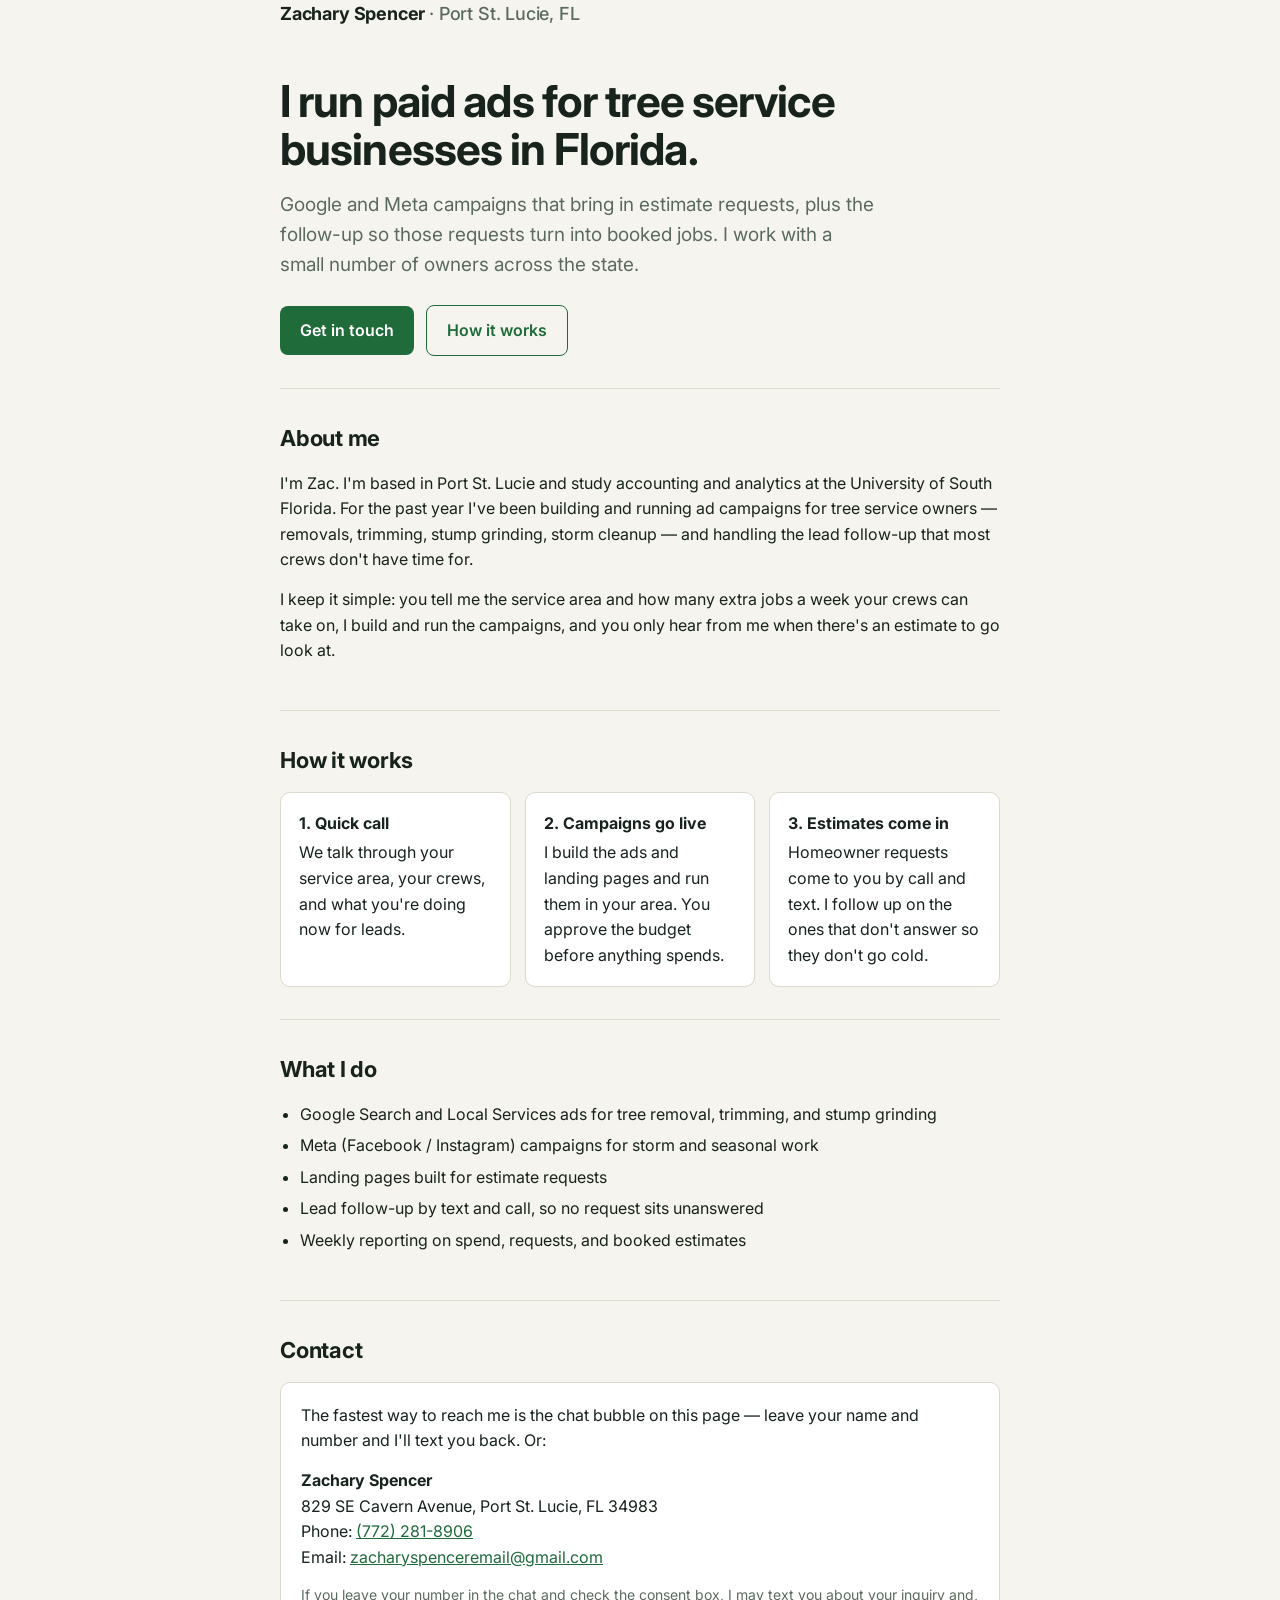
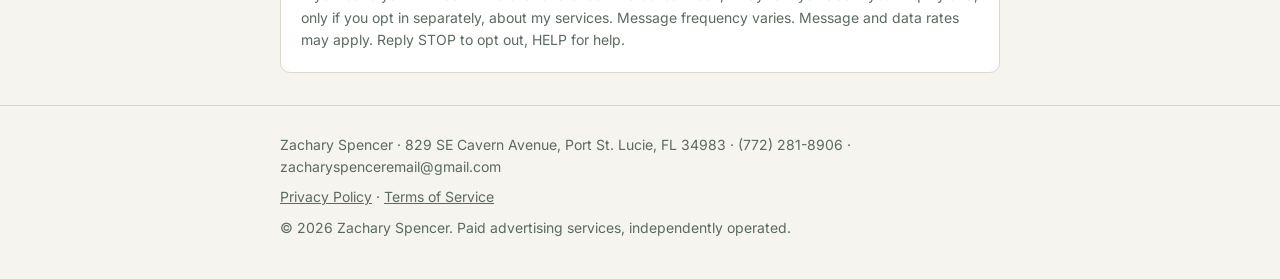
==== index.html @ bbd73a47 "Personal site: home, privacy, terms with LeadConnector chat widget Co-Authored-By: Claude Fable 5.1 " ====
<!DOCTYPE html>
<html lang="en">
<head>
<meta charset="utf-8">
<meta name="viewport" content="width=device-width, initial-scale=1">
<title>Zachary Spencer — Paid Ads for Florida Tree Services</title>
<meta name="description" content="Zachary Spencer runs paid advertising and lead follow-up for tree service businesses across Florida. Based in Port St. Lucie.">
<meta name="theme-color" content="#14281d">
<link rel="preconnect" href="https://fonts.googleapis.com">
<link href="https://fonts.googleapis.com/css2?family=Inter:wght@400;500;600;700&display=swap" rel="stylesheet">
<style>
  :root{--bg:#f6f4ee;--ink:#17231c;--muted:#5b6a60;--accent:#1f6b3a;--line:#dcd8cc;--card:#fff}
  *{box-sizing:border-box}
  body{margin:0;font-family:Inter,system-ui,sans-serif;background:var(--bg);color:var(--ink);line-height:1.6}
  .wrap{max-width:760px;margin:0 auto;padding:0 20px}
  header{padding:28px 0 8px}
  header .name{font-weight:700;font-size:18px;letter-spacing:-.01em}
  header .name span{color:var(--muted);font-weight:500}
  .hero{padding:48px 0 32px}
  h1{font-size:clamp(30px,5vw,44px);line-height:1.1;margin:0 0 16px;letter-spacing:-.02em}
  .lead{font-size:19px;color:var(--muted);margin:0 0 24px;max-width:600px}
  .btn{display:inline-block;background:var(--accent);color:#fff;text-decoration:none;padding:12px 20px;border-radius:8px;font-weight:600}
  .btn.ghost{background:transparent;color:var(--accent);border:1.5px solid var(--accent);margin-left:8px}
  section{padding:32px 0;border-top:1px solid var(--line)}
  h2{font-size:22px;margin:0 0 14px;letter-spacing:-.01em}
  p{margin:0 0 14px}
  ul{padding-left:20px;margin:0 0 14px}
  li{margin-bottom:6px}
  .grid{display:grid;grid-template-columns:repeat(auto-fit,minmax(200px,1fr));gap:14px}
  .card{background:var(--card);border:1px solid var(--line);border-radius:10px;padding:18px}
  .card strong{display:block;margin-bottom:4px}
  .contact{background:var(--card);border:1px solid var(--line);border-radius:10px;padding:20px}
  .contact a{color:var(--accent)}
  footer{border-top:1px solid var(--line);padding:28px 0 40px;color:var(--muted);font-size:14px}
  footer a{color:var(--muted)}
  footer .legal{margin-top:8px}
  @media (prefers-color-scheme:dark){
    :root{--bg:#101712;--ink:#edf0ea;--muted:#a3b0a7;--accent:#5fbf84;--line:#243128;--card:#172019}
    .btn{color:#0f1a13}
  }
</style>
</head>
<body>
<header class="wrap">
  <div class="name">Zachary Spencer <span>· Port St. Lucie, FL</span></div>
</header>

<main class="wrap">
  <div class="hero">
    <h1>I run paid ads for tree service businesses in Florida.</h1>
    <p class="lead">Google and Meta campaigns that bring in estimate requests, plus the follow-up so those requests turn into booked jobs. I work with a small number of owners across the state.</p>
    <a class="btn" href="#contact">Get in touch</a>
    <a class="btn ghost" href="#how">How it works</a>
  </div>

  <section id="about">
    <h2>About me</h2>
    <p>I'm Zac. I'm based in Port St. Lucie and study accounting and analytics at the University of South Florida. For the past year I've been building and running ad campaigns for tree service owners — removals, trimming, stump grinding, storm cleanup — and handling the lead follow-up that most crews don't have time for.</p>
    <p>I keep it simple: you tell me the service area and how many extra jobs a week your crews can take on, I build and run the campaigns, and you only hear from me when there's an estimate to go look at.</p>
  </section>

  <section id="how">
    <h2>How it works</h2>
    <div class="grid">
      <div class="card"><strong>1. Quick call</strong>We talk through your service area, your crews, and what you're doing now for leads.</div>
      <div class="card"><strong>2. Campaigns go live</strong>I build the ads and landing pages and run them in your area. You approve the budget before anything spends.</div>
      <div class="card"><strong>3. Estimates come in</strong>Homeowner requests come to you by call and text. I follow up on the ones that don't answer so they don't go cold.</div>
    </div>
  </section>

  <section id="services">
    <h2>What I do</h2>
    <ul>
      <li>Google Search and Local Services ads for tree removal, trimming, and stump grinding</li>
      <li>Meta (Facebook / Instagram) campaigns for storm and seasonal work</li>
      <li>Landing pages built for estimate requests</li>
      <li>Lead follow-up by text and call, so no request sits unanswered</li>
      <li>Weekly reporting on spend, requests, and booked estimates</li>
    </ul>
  </section>

  <section id="contact">
    <h2>Contact</h2>
    <div class="contact">
      <p>The fastest way to reach me is the chat bubble on this page — leave your name and number and I'll text you back. Or:</p>
      <p>
        <strong>Zachary Spencer</strong><br>
        829 SE Cavern Avenue, Port St. Lucie, FL 34983<br>
        Phone: <a href="tel:+17722818906">(772) 281-8906</a><br>
        Email: <a href="mailto:zacharyspenceremail@gmail.com">zacharyspenceremail@gmail.com</a>
      </p>
      <p style="margin:0;color:var(--muted);font-size:14px">If you leave your number in the chat and check the consent box, I may text you about your inquiry and, only if you opt in separately, about my services. Message frequency varies. Message and data rates may apply. Reply STOP to opt out, HELP for help.</p>
    </div>
  </section>
</main>

<footer>
  <div class="wrap">
    <div>Zachary Spencer · 829 SE Cavern Avenue, Port St. Lucie, FL 34983 · (772) 281-8906 · zacharyspenceremail@gmail.com</div>
    <div class="legal"><a href="/privacy.html">Privacy Policy</a> · <a href="/terms.html">Terms of Service</a></div>
    <div class="legal">© 2026 Zachary Spencer. Paid advertising services, independently operated.</div>
  </div>
  <script src="https://widgets.leadconnectorhq.com/loader.js" data-resources-url="https://widgets.leadconnectorhq.com/chat-widget/loader.js" data-widget-id="6adf9d556118072e0e9b12c1" data-source="WEB_USER"></script>
</footer>
</body>
</html>
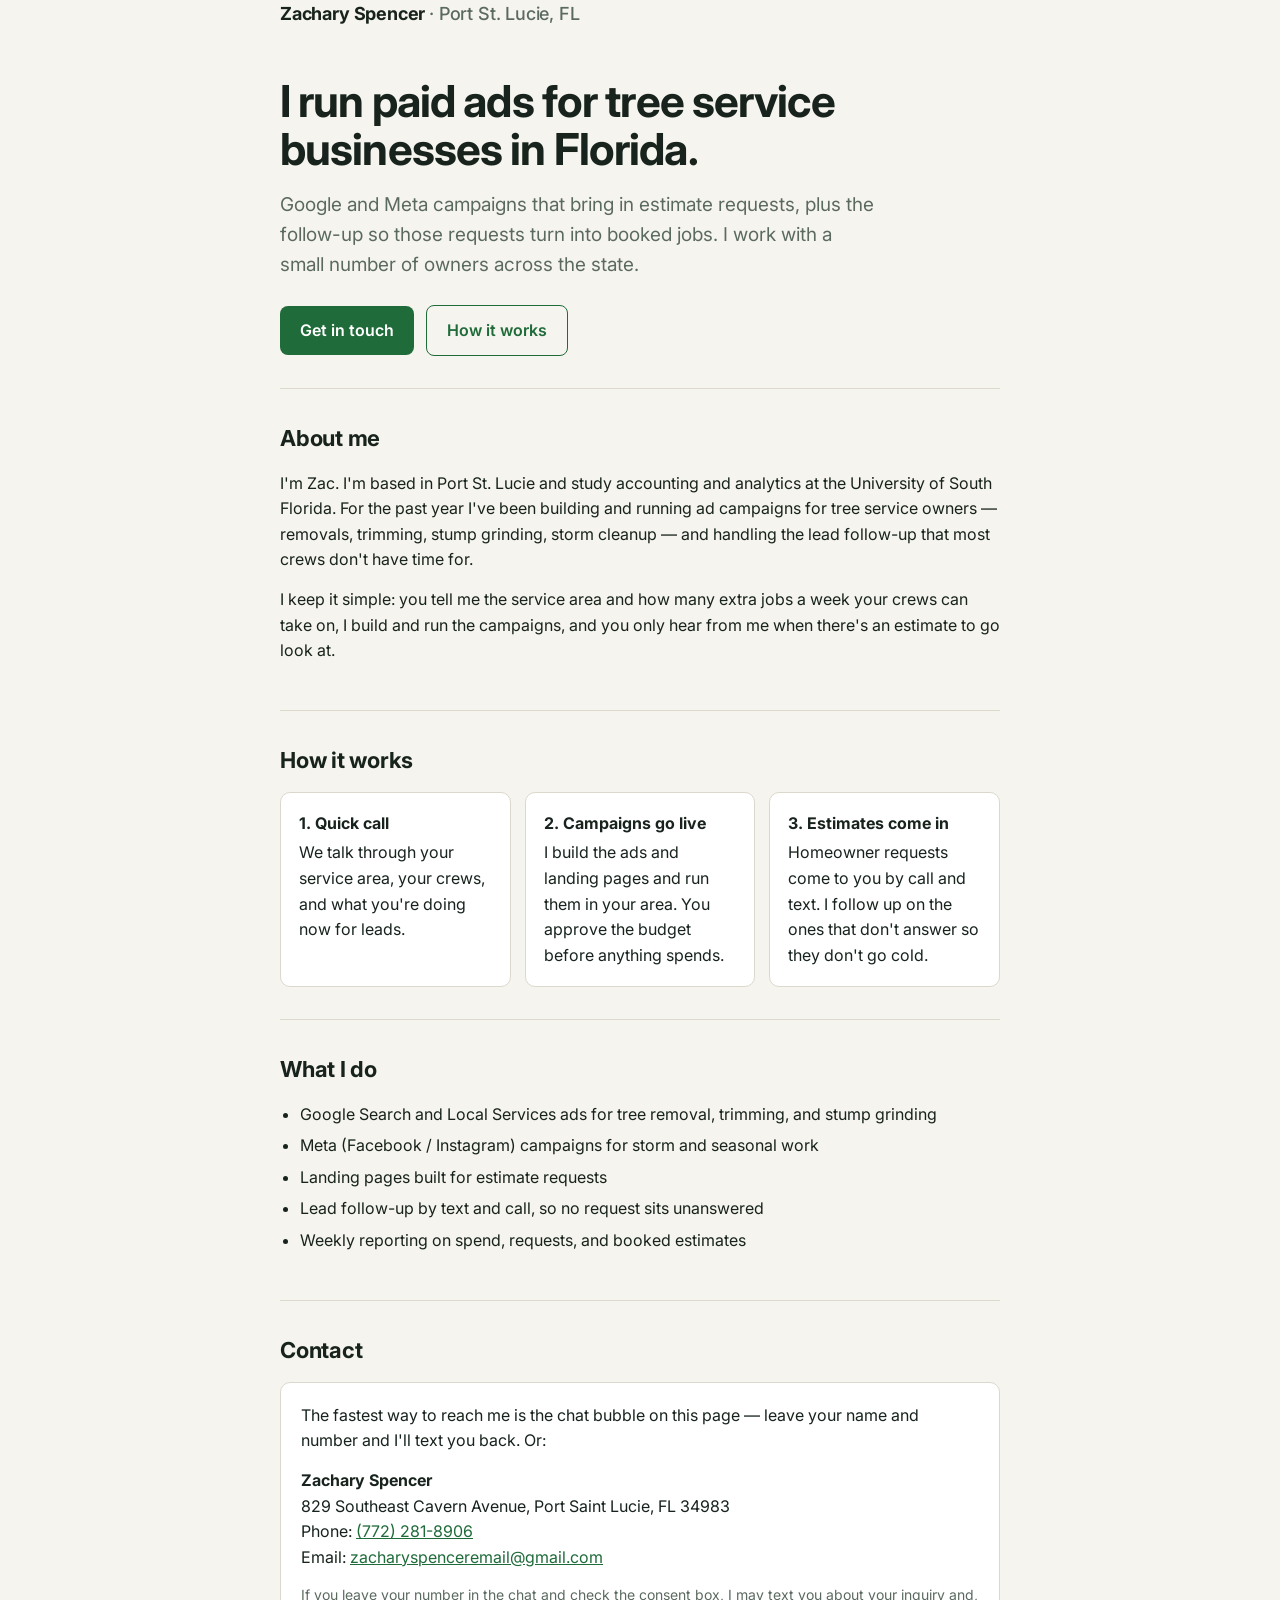
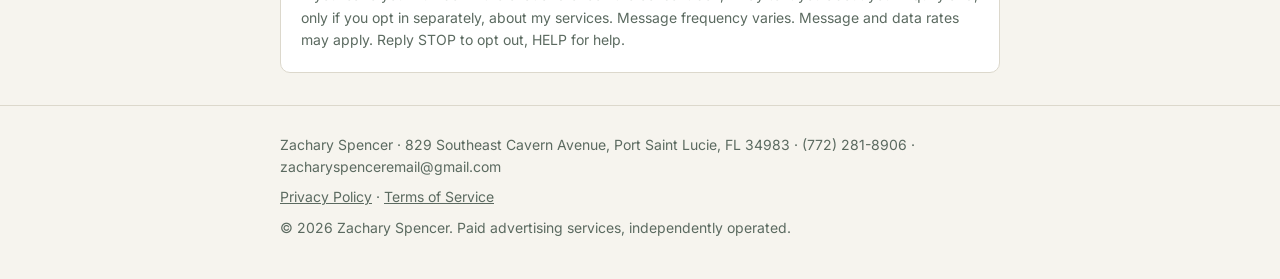
==== commit c51a0dac: "Match the registered address spelling in contact blocks and footers Co-Authored-By: Claude Fable 5.1" ====
--- a/index.html
+++ b/index.html
@@ -85,7 +85,7 @@
       <p>The fastest way to reach me is the chat bubble on this page — leave your name and number and I'll text you back. Or:</p>
       <p>
         <strong>Zachary Spencer</strong><br>
-        829 SE Cavern Avenue, Port St. Lucie, FL 34983<br>
+        829 Southeast Cavern Avenue, Port Saint Lucie, FL 34983<br>
         Phone: <a href="tel:+17722818906">(772) 281-8906</a><br>
         Email: <a href="mailto:zacharyspenceremail@gmail.com">zacharyspenceremail@gmail.com</a>
       </p>
@@ -96,7 +96,7 @@
 
 <footer>
   <div class="wrap">
-    <div>Zachary Spencer · 829 SE Cavern Avenue, Port St. Lucie, FL 34983 · (772) 281-8906 · zacharyspenceremail@gmail.com</div>
+    <div>Zachary Spencer · 829 Southeast Cavern Avenue, Port Saint Lucie, FL 34983 · (772) 281-8906 · zacharyspenceremail@gmail.com</div>
     <div class="legal"><a href="/privacy.html">Privacy Policy</a> · <a href="/terms.html">Terms of Service</a></div>
     <div class="legal">© 2026 Zachary Spencer. Paid advertising services, independently operated.</div>
   </div>
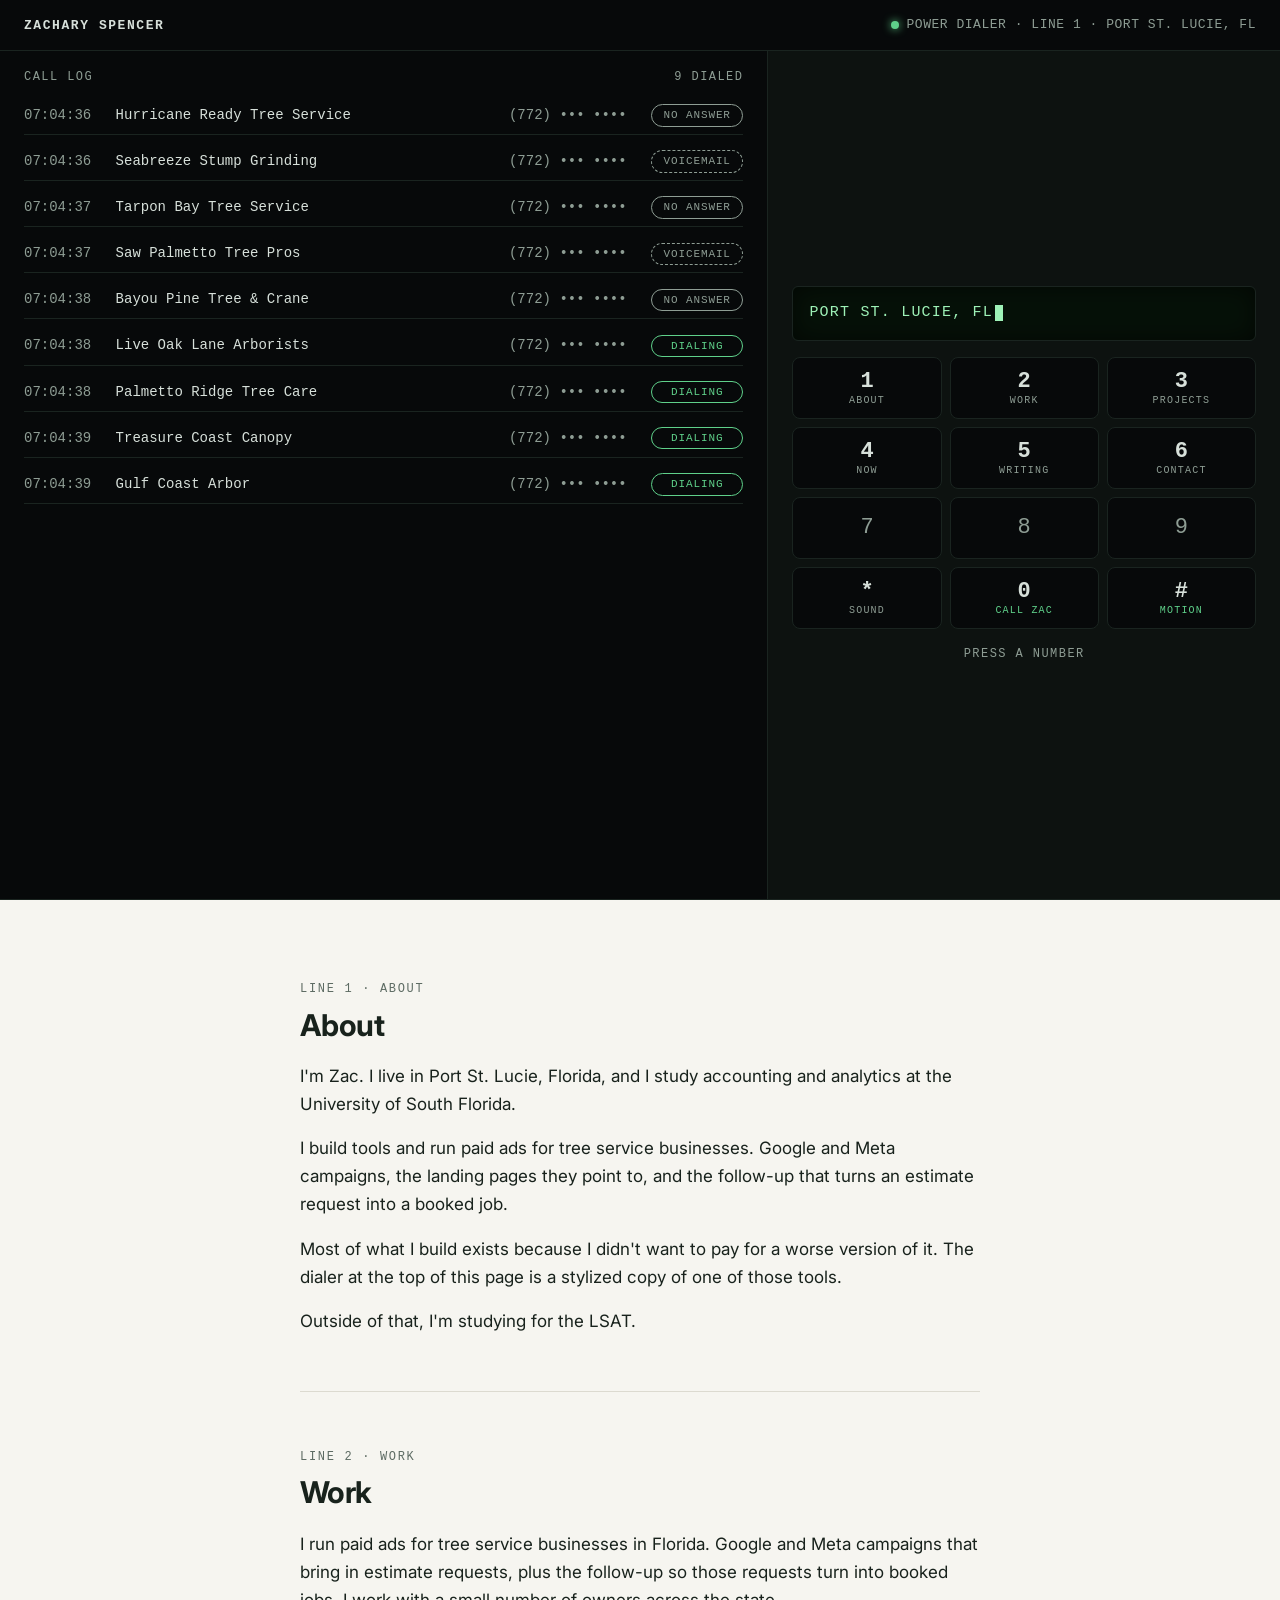
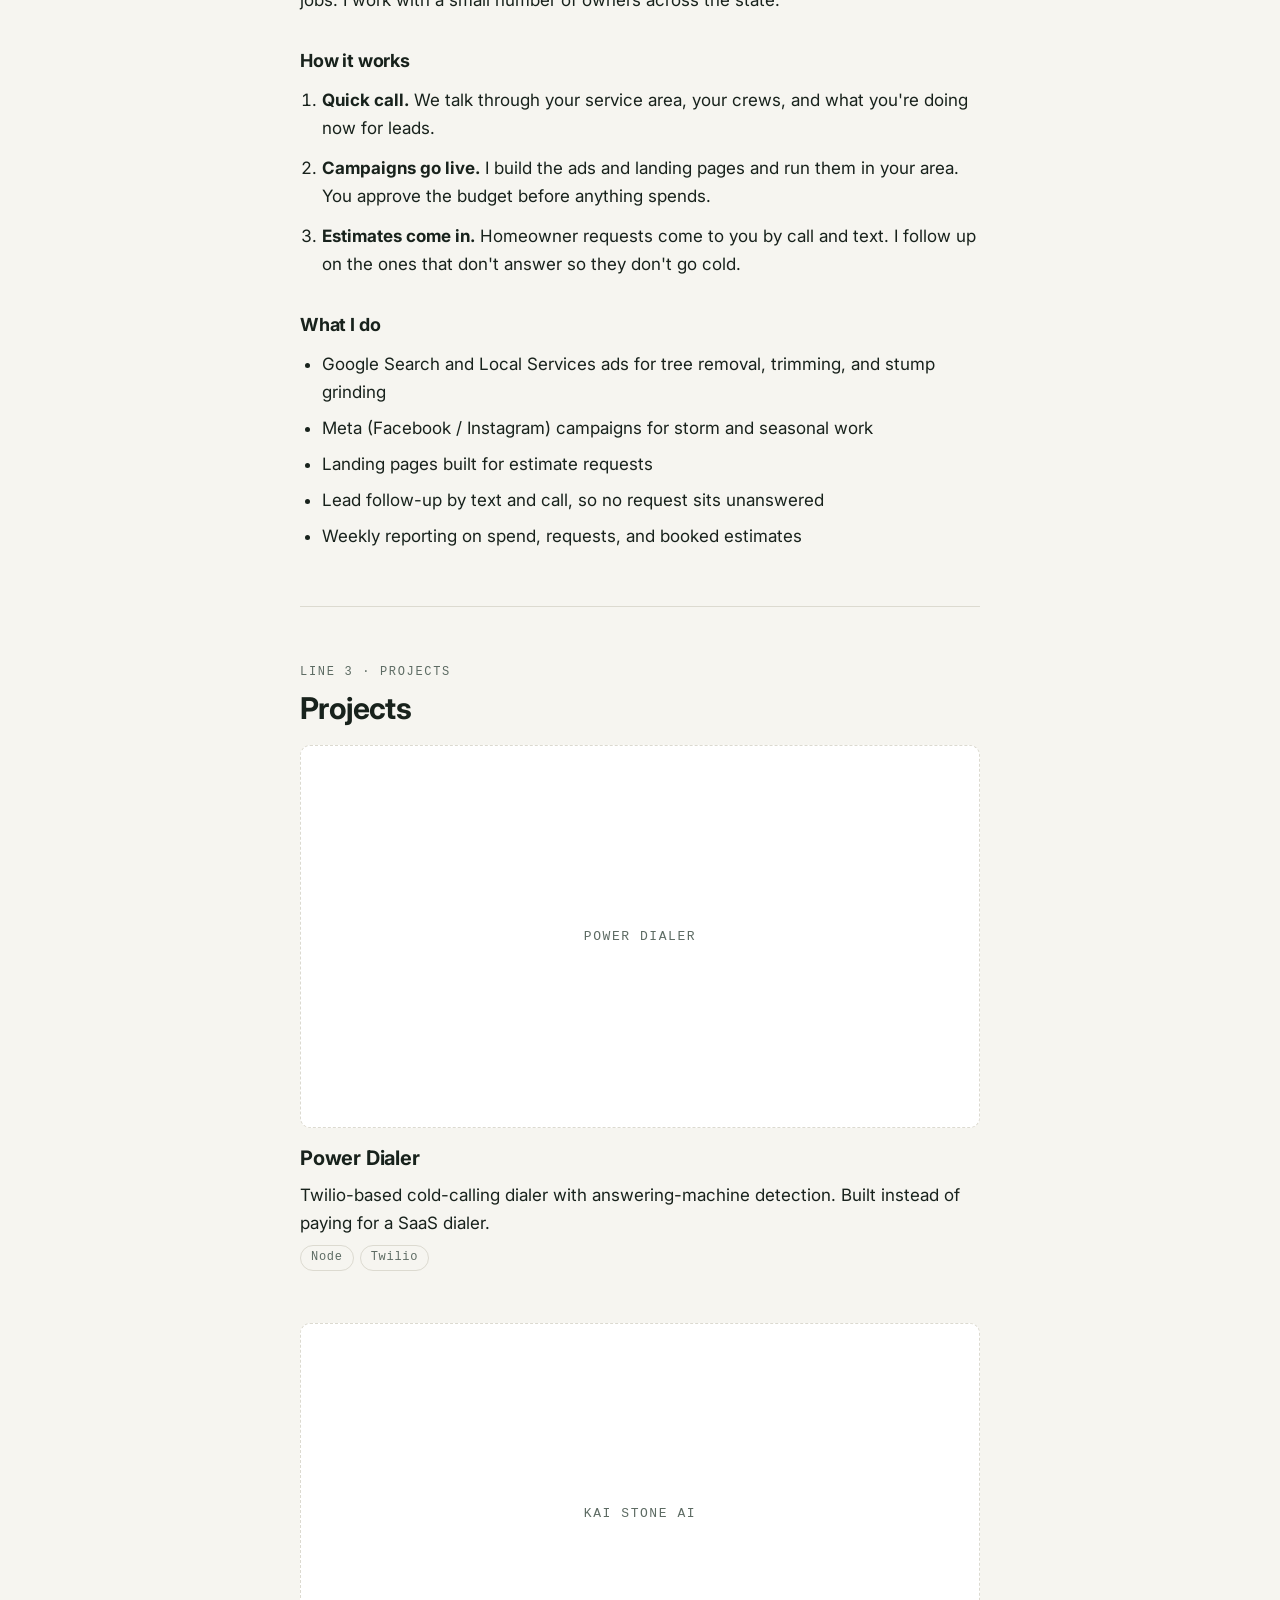
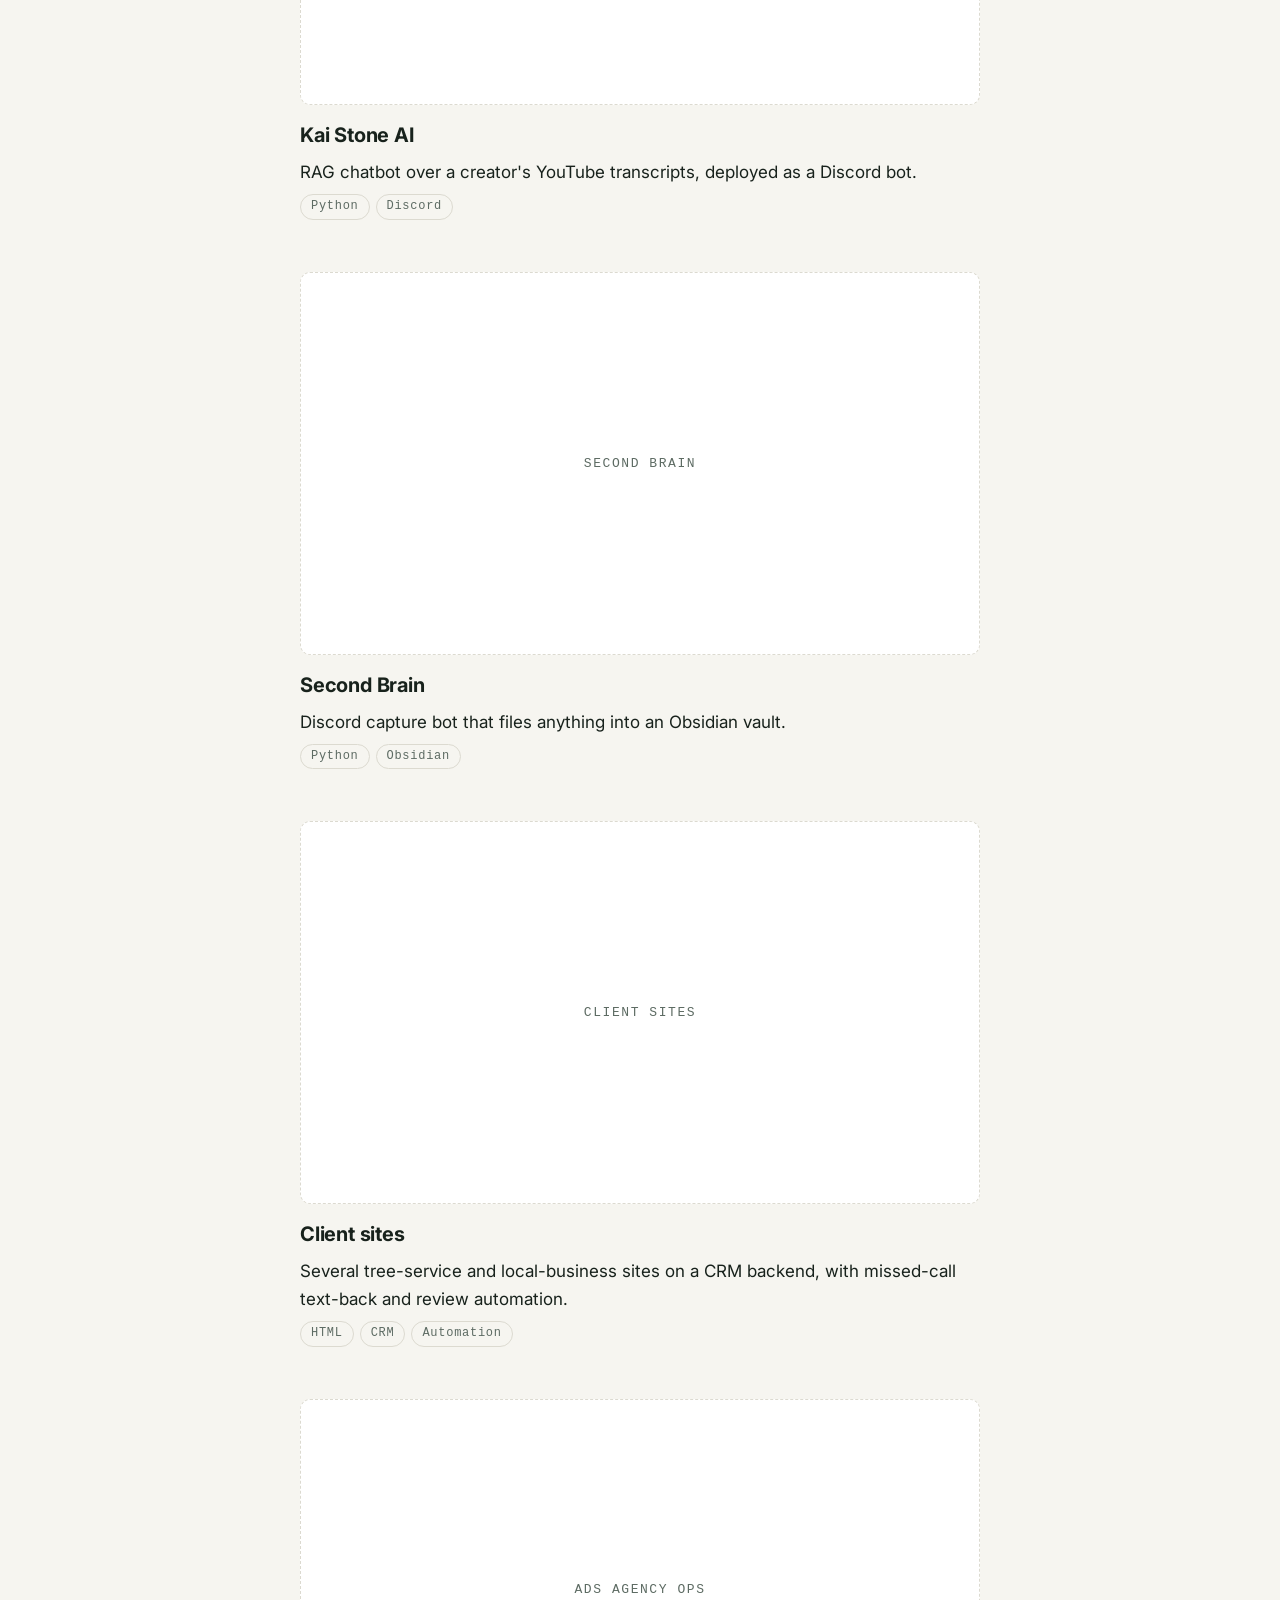
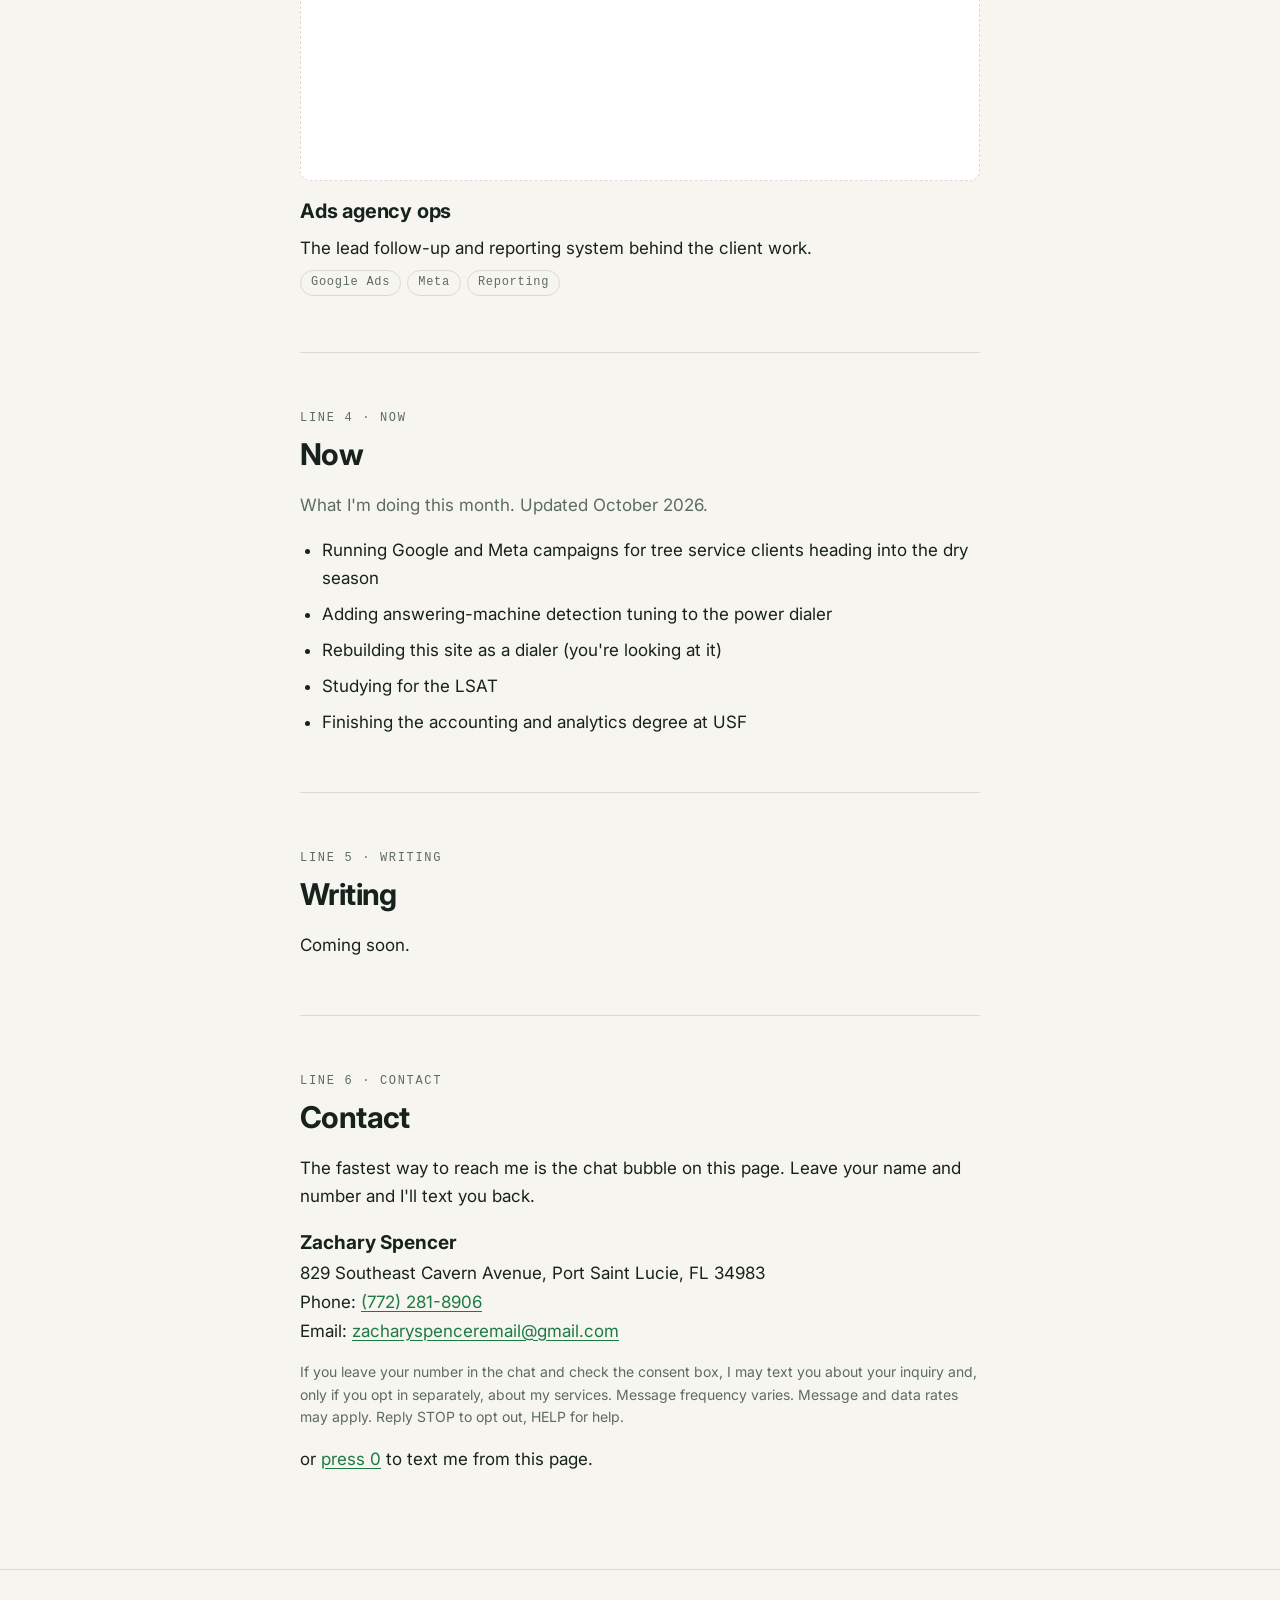
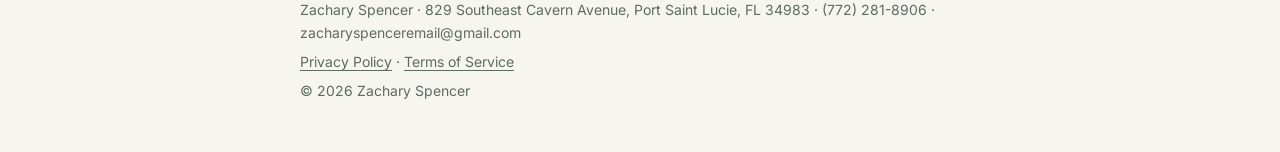
==== commit 2df89e47: "Redesign the homepage as a power-dialer console The homepage is now a dark dialer console: a simulat" ====
--- a/index.html
+++ b/index.html
@@ -3,73 +3,87 @@
 <head>
 <meta charset="utf-8">
 <meta name="viewport" content="width=device-width, initial-scale=1">
-<title>Zachary Spencer — Paid Ads for Florida Tree Services</title>
-<meta name="description" content="Zachary Spencer runs paid advertising and lead follow-up for tree service businesses across Florida. Based in Port St. Lucie.">
-<meta name="theme-color" content="#14281d">
+<title>Zachary Spencer — paid ads, dialers, bots</title>
+<meta name="description" content="Zachary Spencer builds tools and runs paid ads for tree service businesses in Florida. Based in Port St. Lucie. Press a number to connect.">
+<meta name="theme-color" content="#07090a">
+<link rel="canonical" href="https://zacharyspencer.dev/">
+<meta property="og:type" content="website">
+<meta property="og:title" content="Zachary Spencer — paid ads, dialers, bots">
+<meta property="og:description" content="I build tools and run paid ads for tree service businesses in Florida. Press a number to connect.">
+<meta property="og:url" content="https://zacharyspencer.dev/">
+<meta property="og:image" content="https://zacharyspencer.dev/assets/og.png">
+<meta property="og:image:width" content="1200">
+<meta property="og:image:height" content="630">
+<meta name="twitter:card" content="summary_large_image">
+<link rel="icon" href="/favicon.svg" type="image/svg+xml">
 <link rel="preconnect" href="https://fonts.googleapis.com">
-<link href="https://fonts.googleapis.com/css2?family=Inter:wght@400;500;600;700&display=swap" rel="stylesheet">
-<style>
-  :root{--bg:#f6f4ee;--ink:#17231c;--muted:#5b6a60;--accent:#1f6b3a;--line:#dcd8cc;--card:#fff}
-  *{box-sizing:border-box}
-  body{margin:0;font-family:Inter,system-ui,sans-serif;background:var(--bg);color:var(--ink);line-height:1.6}
-  .wrap{max-width:760px;margin:0 auto;padding:0 20px}
-  header{padding:28px 0 8px}
-  header .name{font-weight:700;font-size:18px;letter-spacing:-.01em}
-  header .name span{color:var(--muted);font-weight:500}
-  .hero{padding:48px 0 32px}
-  h1{font-size:clamp(30px,5vw,44px);line-height:1.1;margin:0 0 16px;letter-spacing:-.02em}
-  .lead{font-size:19px;color:var(--muted);margin:0 0 24px;max-width:600px}
-  .btn{display:inline-block;background:var(--accent);color:#fff;text-decoration:none;padding:12px 20px;border-radius:8px;font-weight:600}
-  .btn.ghost{background:transparent;color:var(--accent);border:1.5px solid var(--accent);margin-left:8px}
-  section{padding:32px 0;border-top:1px solid var(--line)}
-  h2{font-size:22px;margin:0 0 14px;letter-spacing:-.01em}
-  p{margin:0 0 14px}
-  ul{padding-left:20px;margin:0 0 14px}
-  li{margin-bottom:6px}
-  .grid{display:grid;grid-template-columns:repeat(auto-fit,minmax(200px,1fr));gap:14px}
-  .card{background:var(--card);border:1px solid var(--line);border-radius:10px;padding:18px}
-  .card strong{display:block;margin-bottom:4px}
-  .contact{background:var(--card);border:1px solid var(--line);border-radius:10px;padding:20px}
-  .contact a{color:var(--accent)}
-  footer{border-top:1px solid var(--line);padding:28px 0 40px;color:var(--muted);font-size:14px}
-  footer a{color:var(--muted)}
-  footer .legal{margin-top:8px}
-  @media (prefers-color-scheme:dark){
-    :root{--bg:#101712;--ink:#edf0ea;--muted:#a3b0a7;--accent:#5fbf84;--line:#243128;--card:#172019}
-    .btn{color:#0f1a13}
-  }
-</style>
+<link rel="preconnect" href="https://fonts.gstatic.com" crossorigin>
+<link rel="preload" as="style" href="https://fonts.googleapis.com/css2?family=Inter:wght@400;500;600;700&display=swap">
+<link href="https://fonts.googleapis.com/css2?family=Inter:wght@400;500;600;700&display=swap" rel="stylesheet" media="print" onload="this.media='all'">
+<noscript><link href="https://fonts.googleapis.com/css2?family=Inter:wght@400;500;600;700&display=swap" rel="stylesheet"></noscript>
+<link rel="stylesheet" href="/assets/site.css">
 </head>
 <body>
-<header class="wrap">
-  <div class="name">Zachary Spencer <span>· Port St. Lucie, FL</span></div>
+<a class="skip" href="#about">Skip to content</a>
+
+<header class="console" id="dialer">
+  <div class="console__bar">
+    <h1 class="console__title">Zachary Spencer</h1>
+    <p class="console__meta"><span class="console__dot" aria-hidden="true"></span>power dialer · line 1 · Port St. Lucie, FL</p>
+  </div>
+
+  <section class="log" aria-label="Simulated call log">
+    <h2 class="log__head"><span>Call log</span><span class="log__count" id="log-count" aria-hidden="true">0 dialed</span></h2>
+    <p class="sr-only">A decorative, simulated call log. The business names are fictional.</p>
+    <ol class="log__list" id="log" aria-hidden="true"></ol>
+  </section>
+
+  <section class="pad" aria-label="Keypad navigation">
+    <div class="lcd" id="lcd" role="status" aria-live="polite" aria-atomic="true"><span class="lcd__text" id="lcd-text">Zachary Spencer</span><span class="lcd__cursor" aria-hidden="true"></span></div>
+    <div class="keys" role="group" aria-label="Keypad. Press a number to go to a section.">
+      <button class="key" type="button" data-key="1"><span class="key__num">1</span> <span class="key__label">About</span></button>
+      <button class="key" type="button" data-key="2"><span class="key__num">2</span> <span class="key__label">Work</span></button>
+      <button class="key" type="button" data-key="3"><span class="key__num">3</span> <span class="key__label">Projects</span></button>
+      <button class="key" type="button" data-key="4"><span class="key__num">4</span> <span class="key__label">Now</span></button>
+      <button class="key" type="button" data-key="5"><span class="key__num">5</span> <span class="key__label">Writing</span></button>
+      <button class="key" type="button" data-key="6"><span class="key__num">6</span> <span class="key__label">Contact</span></button>
+      <button class="key key--blank" type="button" data-key="7"><span class="key__num">7</span> <span class="key__label"><span class="sr-only">not in service</span></span></button>
+      <button class="key key--blank" type="button" data-key="8"><span class="key__num">8</span> <span class="key__label"><span class="sr-only">not in service</span></span></button>
+      <button class="key key--blank" type="button" data-key="9"><span class="key__num">9</span> <span class="key__label"><span class="sr-only">not in service</span></span></button>
+      <button class="key key--fn" type="button" data-key="*" aria-pressed="false"><span class="key__num">*</span> <span class="key__label">Sound</span></button>
+      <button class="key key--call" type="button" data-key="0"><span class="key__num">0</span> <span class="key__label">Call Zac<span class="sr-only">, opens the chat</span></span></button>
+      <button class="key key--fn" type="button" data-key="#" aria-pressed="true"><span class="key__num">#</span> <span class="key__label">Motion</span></button>
+    </div>
+    <p class="hint">press a number</p>
+  </section>
 </header>
 
-<main class="wrap">
-  <div class="hero">
-    <h1>I run paid ads for tree service businesses in Florida.</h1>
-    <p class="lead">Google and Meta campaigns that bring in estimate requests, plus the follow-up so those requests turn into booked jobs. I work with a small number of owners across the state.</p>
-    <a class="btn" href="#contact">Get in touch</a>
-    <a class="btn ghost" href="#how">How it works</a>
-  </div>
+<svg class="tree" aria-hidden="true" focusable="false"></svg>
 
-  <section id="about">
-    <h2>About me</h2>
-    <p>I'm Zac. I'm based in Port St. Lucie and study accounting and analytics at the University of South Florida. For the past year I've been building and running ad campaigns for tree service owners — removals, trimming, stump grinding, storm cleanup — and handling the lead follow-up that most crews don't have time for.</p>
-    <p>I keep it simple: you tell me the service area and how many extra jobs a week your crews can take on, I build and run the campaigns, and you only hear from me when there's an estimate to go look at.</p>
+<main id="main">
+
+  <section class="sec" id="about" tabindex="-1">
+    <p class="sec__line">line 1 · about</p>
+    <h2>About</h2>
+    <p>I'm Zac. I live in Port St. Lucie, Florida, and I study accounting and analytics at the University of South Florida.</p>
+    <p>I build tools and run paid ads for tree service businesses. Google and Meta campaigns, the landing pages they point to, and the follow-up that turns an estimate request into a booked job.</p>
+    <p>Most of what I build exists because I didn't want to pay for a worse version of it. The dialer at the top of this page is a stylized copy of one of those tools.</p>
+    <p>Outside of that, I'm studying for the LSAT.</p>
   </section>
 
-  <section id="how">
-    <h2>How it works</h2>
-    <div class="grid">
-      <div class="card"><strong>1. Quick call</strong>We talk through your service area, your crews, and what you're doing now for leads.</div>
-      <div class="card"><strong>2. Campaigns go live</strong>I build the ads and landing pages and run them in your area. You approve the budget before anything spends.</div>
-      <div class="card"><strong>3. Estimates come in</strong>Homeowner requests come to you by call and text. I follow up on the ones that don't answer so they don't go cold.</div>
-    </div>
-  </section>
+  <section class="sec" id="work" tabindex="-1">
+    <p class="sec__line">line 2 · work</p>
+    <h2>Work</h2>
+    <p>I run paid ads for tree service businesses in Florida. Google and Meta campaigns that bring in estimate requests, plus the follow-up so those requests turn into booked jobs. I work with a small number of owners across the state.</p>
 
-  <section id="services">
-    <h2>What I do</h2>
+    <h3>How it works</h3>
+    <ol class="steps">
+      <li><strong>Quick call.</strong> We talk through your service area, your crews, and what you're doing now for leads.</li>
+      <li><strong>Campaigns go live.</strong> I build the ads and landing pages and run them in your area. You approve the budget before anything spends.</li>
+      <li><strong>Estimates come in.</strong> Homeowner requests come to you by call and text. I follow up on the ones that don't answer so they don't go cold.</li>
+    </ol>
+
+    <h3>What I do</h3>
     <ul>
       <li>Google Search and Local Services ads for tree removal, trimming, and stump grinding</li>
       <li>Meta (Facebook / Instagram) campaigns for storm and seasonal work</li>
@@ -79,28 +93,90 @@
     </ul>
   </section>
 
-  <section id="contact">
+  <section class="sec" id="projects" tabindex="-1">
+    <p class="sec__line">line 3 · projects</p>
+    <h2>Projects</h2>
+    <ul class="projects">
+      <li class="project">
+        <div class="project__shot" aria-hidden="true"><span>Power Dialer</span></div>
+        <h3>Power Dialer</h3>
+        <p>Twilio-based cold-calling dialer with answering-machine detection. Built instead of paying for a SaaS dialer.</p>
+        <p class="tags"><span>Node</span><span>Twilio</span></p>
+      </li>
+      <li class="project">
+        <div class="project__shot" aria-hidden="true"><span>Kai Stone AI</span></div>
+        <h3>Kai Stone AI</h3>
+        <p>RAG chatbot over a creator's YouTube transcripts, deployed as a Discord bot.</p>
+        <p class="tags"><span>Python</span><span>Discord</span></p>
+      </li>
+      <li class="project">
+        <div class="project__shot" aria-hidden="true"><span>Second Brain</span></div>
+        <h3>Second Brain</h3>
+        <p>Discord capture bot that files anything into an Obsidian vault.</p>
+        <p class="tags"><span>Python</span><span>Obsidian</span></p>
+      </li>
+      <li class="project">
+        <div class="project__shot" aria-hidden="true"><span>Client sites</span></div>
+        <h3>Client sites</h3>
+        <p>Several tree-service and local-business sites on a CRM backend, with missed-call text-back and review automation.</p>
+        <p class="tags"><span>HTML</span><span>CRM</span><span>Automation</span></p>
+      </li>
+      <li class="project">
+        <div class="project__shot" aria-hidden="true"><span>Ads agency ops</span></div>
+        <h3>Ads agency ops</h3>
+        <p>The lead follow-up and reporting system behind the client work.</p>
+        <p class="tags"><span>Google Ads</span><span>Meta</span><span>Reporting</span></p>
+      </li>
+    </ul>
+  </section>
+
+  <section class="sec" id="now" tabindex="-1">
+    <p class="sec__line">line 4 · now</p>
+    <h2>Now</h2>
+    <p class="muted">What I'm doing this month. Updated October 2026.</p>
+    <!-- NOW: edit the list below. One <li> per item. -->
+    <ul class="now">
+      <li>Running Google and Meta campaigns for tree service clients heading into the dry season</li>
+      <li>Adding answering-machine detection tuning to the power dialer</li>
+      <li>Rebuilding this site as a dialer (you're looking at it)</li>
+      <li>Studying for the LSAT</li>
+      <li>Finishing the accounting and analytics degree at USF</li>
+    </ul>
+    <!-- /NOW -->
+  </section>
+
+  <section class="sec" id="writing" tabindex="-1">
+    <p class="sec__line">line 5 · writing</p>
+    <h2>Writing</h2>
+    <p>Coming soon.</p>
+  </section>
+
+  <section class="sec" id="contact" tabindex="-1">
+    <p class="sec__line">line 6 · contact</p>
     <h2>Contact</h2>
-    <div class="contact">
-      <p>The fastest way to reach me is the chat bubble on this page — leave your name and number and I'll text you back. Or:</p>
-      <p>
-        <strong>Zachary Spencer</strong><br>
-        829 Southeast Cavern Avenue, Port Saint Lucie, FL 34983<br>
-        Phone: <a href="tel:+17722818906">(772) 281-8906</a><br>
-        Email: <a href="mailto:zacharyspenceremail@gmail.com">zacharyspenceremail@gmail.com</a>
-      </p>
-      <p style="margin:0;color:var(--muted);font-size:14px">If you leave your number in the chat and check the consent box, I may text you about your inquiry and, only if you opt in separately, about my services. Message frequency varies. Message and data rates may apply. Reply STOP to opt out, HELP for help.</p>
-    </div>
+    <p>The fastest way to reach me is the chat bubble on this page. Leave your name and number and I'll text you back.</p>
+    <address class="contact">
+      <strong>Zachary Spencer</strong><br>
+      829 Southeast Cavern Avenue, Port Saint Lucie, FL 34983<br>
+      Phone: <a href="tel:+17722818906">(772) 281-8906</a><br>
+      Email: <a href="mailto:zacharyspenceremail@gmail.com">zacharyspenceremail@gmail.com</a>
+    </address>
+    <p class="muted small">If you leave your number in the chat and check the consent box, I may text you about your inquiry and, only if you opt in separately, about my services. Message frequency varies. Message and data rates may apply. Reply STOP to opt out, HELP for help.</p>
+    <p>or <a href="#dialer" class="press-zero" data-press="0">press 0</a> to text me from this page.</p>
   </section>
+
 </main>
 
-<footer>
-  <div class="wrap">
-    <div>Zachary Spencer · 829 Southeast Cavern Avenue, Port Saint Lucie, FL 34983 · (772) 281-8906 · zacharyspenceremail@gmail.com</div>
-    <div class="legal"><a href="/privacy.html">Privacy Policy</a> · <a href="/terms.html">Terms of Service</a></div>
-    <div class="legal">© 2026 Zachary Spencer. Paid advertising services, independently operated.</div>
+<footer class="foot">
+  <div class="foot__wrap">
+    <p>Zachary Spencer · 829 Southeast Cavern Avenue, Port Saint Lucie, FL 34983 · (772) 281-8906 · zacharyspenceremail@gmail.com</p>
+    <p><a href="/privacy.html">Privacy Policy</a> · <a href="/terms.html">Terms of Service</a></p>
+    <p>© 2026 Zachary Spencer</p>
   </div>
   <script src="https://widgets.leadconnectorhq.com/loader.js" data-resources-url="https://widgets.leadconnectorhq.com/chat-widget/loader.js" data-widget-id="6adf9d556118072e0e9b12c1" data-source="WEB_USER"></script>
 </footer>
+
+<script type="module" src="/assets/dialer.js"></script>
+<script type="module" src="/assets/tree.js"></script>
 </body>
 </html>
--- a/assets/site.css
+++ b/assets/site.css
@@ -0,0 +1,300 @@
+/* zacharyspencer.dev — site styles
+   Dark is the default. The sections respect prefers-color-scheme; the dialer console stays dark. */
+
+:root {
+  --bg: #0c110e;
+  --panel: #111915;
+  --ink: #e6ece8;
+  --muted: #8d9b93;
+  --accent: #5fd08a;
+  --accent-ink: #07120b;
+  --line: #22302a;
+  --tree: rgba(95, 208, 138, .45);
+
+  --sans: Inter, system-ui, -apple-system, "Segoe UI", Roboto, sans-serif;
+  --mono: ui-monospace, "SF Mono", Menlo, Consolas, "Liberation Mono", monospace;
+}
+
+@media (prefers-color-scheme: light) {
+  :root {
+    --bg: #f6f5f0;
+    --panel: #ffffff;
+    --ink: #18221c;
+    --muted: #5d6b63;
+    --accent: #1d7a43;
+    --accent-ink: #ffffff;
+    --line: #dcdad0;
+    --tree: rgba(29, 122, 67, .4);
+  }
+}
+
+* { box-sizing: border-box; }
+html { scroll-behavior: smooth; }
+html[data-motion="off"] { scroll-behavior: auto; }
+@media (prefers-reduced-motion: reduce) { html { scroll-behavior: auto; } }
+
+body {
+  margin: 0;
+  font-family: var(--sans);
+  font-size: 17px;
+  line-height: 1.65;
+  color: var(--ink);
+  background: var(--bg);
+  -webkit-font-smoothing: antialiased;
+}
+
+a { color: var(--accent); text-underline-offset: 3px; }
+a:hover { text-decoration-thickness: 2px; }
+:focus-visible { outline: 2px solid var(--accent); outline-offset: 3px; }
+
+.sr-only {
+  position: absolute; width: 1px; height: 1px; padding: 0; margin: -1px;
+  overflow: hidden; clip: rect(0 0 0 0); white-space: nowrap; border: 0;
+}
+
+.skip {
+  position: absolute; left: 16px; top: -60px; z-index: 50;
+  background: var(--accent); color: var(--accent-ink);
+  padding: 8px 12px; border-radius: 6px; font-weight: 600; text-decoration: none;
+}
+.skip:focus { top: 12px; }
+
+/* ---------- Console ---------- */
+
+.console {
+  --c-bg: #07090a;
+  --c-panel: #0d1210;
+  --c-ink: #d7e0da;
+  --c-muted: #8e9d94;
+  --c-line: #1a2420;
+  --c-accent: #5fd08a;
+  --c-lcd: #061108;
+  --c-lcd-ink: #9ef2b7;
+
+  min-height: 100svh;
+  display: grid;
+  grid-template-columns: 3fr 2fr;
+  grid-template-rows: auto 1fr;
+  gap: 1px;
+  background: var(--c-line);
+  color: var(--c-ink);
+  font-family: var(--mono);
+  border-bottom: 1px solid var(--c-line);
+}
+.console > * { background: var(--c-bg); }
+
+.console__bar {
+  grid-column: 1 / -1;
+  display: flex; align-items: baseline; justify-content: space-between; gap: 16px;
+  padding: 14px 24px;
+  font-size: 13px;
+  letter-spacing: .04em;
+  text-transform: uppercase;
+}
+.console__title { margin: 0; font-size: 13px; font-weight: 600; letter-spacing: .12em; color: var(--c-ink); }
+.console__meta { margin: 0; color: var(--c-muted); display: flex; align-items: center; gap: 8px; }
+.console__dot {
+  width: 8px; height: 8px; border-radius: 50%; background: var(--c-accent);
+  box-shadow: 0 0 8px var(--c-accent);
+  animation: blink 2.4s ease-in-out infinite;
+}
+@keyframes blink { 0%, 100% { opacity: 1; } 50% { opacity: .35; } }
+
+/* Call log */
+.log {
+  display: flex; flex-direction: column;
+  padding: 20px 24px 24px;
+  min-height: 0;
+}
+.log__head {
+  display: flex; justify-content: space-between;
+  margin: 0 0 12px; font-size: 12px; font-weight: 500;
+  letter-spacing: .12em; text-transform: uppercase; color: var(--c-muted);
+}
+.log__list {
+  list-style: none; margin: 0; padding: 0;
+  flex: 1 1 auto; min-height: 0; overflow: hidden;
+  font-size: 14px;
+}
+.log__row {
+  display: grid;
+  grid-template-columns: 9ch minmax(0, 1fr) 15ch 11ch;
+  gap: 16px; align-items: center;
+  padding: 7px 0;
+  border-bottom: 1px solid var(--c-line);
+  white-space: nowrap;
+}
+.log__row > * { overflow: hidden; text-overflow: ellipsis; }
+.log__time { color: var(--c-muted); }
+.log__num  { color: var(--c-muted); }
+.log__name { color: var(--c-ink); }
+.log__row.is-new { animation: rowin .35s ease-out; }
+@keyframes rowin { from { opacity: 0; transform: translateY(4px); } to { opacity: 1; transform: none; } }
+
+.chip {
+  display: inline-block; font-size: 11px; letter-spacing: .08em; text-transform: uppercase;
+  padding: 2px 8px; border-radius: 999px; border: 1px solid currentColor;
+  color: var(--c-muted); text-align: center; line-height: 1.5;
+  width: 100%;
+}
+.chip--dialing { color: var(--c-accent); animation: blink 1s ease-in-out infinite; }
+.chip--noanswer { color: var(--c-muted); }
+.chip--voicemail { color: var(--c-muted); border-style: dashed; }
+.chip--connected { color: var(--accent-ink); background: var(--c-accent); border-color: var(--c-accent); }
+
+/* Keypad */
+.pad {
+  display: flex; flex-direction: column; justify-content: center;
+  padding: 24px;
+  background: var(--c-panel);
+  gap: 16px;
+}
+
+.lcd {
+  background: var(--c-lcd);
+  color: var(--c-lcd-ink);
+  border: 1px solid var(--c-line);
+  border-radius: 6px;
+  padding: 14px 16px;
+  min-height: 52px;
+  display: flex; align-items: center; gap: 2px;
+  font-size: 15px; letter-spacing: .08em; text-transform: uppercase;
+  box-shadow: inset 0 0 24px rgba(0, 0, 0, .6);
+  white-space: nowrap; overflow: hidden;
+}
+.lcd__text { overflow: hidden; text-overflow: ellipsis; }
+.lcd__cursor {
+  display: inline-block; width: 8px; height: 1.1em; background: var(--c-lcd-ink);
+  animation: blink 1.1s steps(1) infinite; flex: none;
+}
+
+.keys {
+  display: grid;
+  grid-template-columns: repeat(3, 1fr);
+  gap: 8px;
+}
+.key {
+  appearance: none;
+  background: var(--c-bg);
+  color: var(--c-ink);
+  border: 1px solid var(--c-line);
+  border-radius: 8px;
+  padding: 10px 6px 8px;
+  min-height: 62px;
+  display: flex; flex-direction: column; align-items: center; justify-content: center; gap: 2px;
+  font-family: var(--mono);
+  cursor: pointer;
+  transition: background .12s, border-color .12s, transform .08s;
+  touch-action: manipulation;
+}
+.key:hover { border-color: var(--c-muted); }
+.key:active, .key.is-pressed { background: #121c16; border-color: var(--c-accent); transform: translateY(1px); }
+.key__num { font-size: 22px; font-weight: 600; line-height: 1; }
+.key__label { font-size: 10px; letter-spacing: .12em; text-transform: uppercase; color: var(--c-muted); }
+.key--call .key__label { color: var(--c-accent); }
+.key--fn[aria-pressed="true"] .key__label { color: var(--c-accent); }
+.key--blank .key__num { color: var(--c-muted); font-weight: 500; }
+
+.hint {
+  margin: 0; text-align: center;
+  font-size: 12px; letter-spacing: .12em; text-transform: uppercase; color: var(--c-muted);
+}
+
+@media (max-width: 899px) {
+  .console { grid-template-columns: 1fr; grid-template-rows: auto auto auto; min-height: 0; }
+  .console__bar { flex-direction: column; gap: 4px; align-items: flex-start; padding: 14px 16px; }
+  .pad { order: 1; padding: 16px; }
+  .log { order: 2; padding: 16px; max-height: 320px; }
+  .log__list { max-height: 260px; }
+  .log__row { grid-template-columns: 8.5ch minmax(0, 1fr) 12.5ch; gap: 10px; font-size: 13px; }
+  .chip { padding-inline: 4px; letter-spacing: .04em; }
+  .log__num { display: none; }
+  .key { min-height: 56px; }
+}
+
+/* ---------- Sections ---------- */
+
+main { max-width: 720px; margin: 0 auto; padding: 24px 20px 40px; }
+
+.sec { padding: 56px 0 40px; border-top: 1px solid var(--line); outline: none; }
+.sec:first-child { border-top: 0; }
+.sec__line {
+  margin: 0 0 8px;
+  font-family: var(--mono); font-size: 12px; letter-spacing: .14em; text-transform: uppercase;
+  color: var(--muted);
+}
+h2 { font-size: 30px; line-height: 1.15; letter-spacing: -.02em; margin: 0 0 20px; }
+h3 { font-size: 18px; margin: 32px 0 10px; letter-spacing: -.01em; }
+p { margin: 0 0 16px; }
+ul, ol { margin: 0 0 16px; padding-left: 22px; }
+li { margin-bottom: 8px; }
+.muted { color: var(--muted); }
+.small { font-size: 14px; line-height: 1.6; }
+.steps li { margin-bottom: 12px; }
+
+.projects { list-style: none; padding: 0; margin: 0; display: grid; gap: 36px; }
+.project h3 { margin: 14px 0 6px; font-size: 20px; }
+.project p { margin-bottom: 8px; }
+.project__shot {
+  aspect-ratio: 16 / 9;
+  border: 1px dashed var(--line);
+  border-radius: 10px;
+  background: var(--panel);
+  display: grid; place-items: center;
+  font-family: var(--mono); font-size: 13px; letter-spacing: .12em; text-transform: uppercase;
+  color: var(--muted);
+}
+.tags { display: flex; flex-wrap: wrap; gap: 6px; margin: 0; }
+.tags span {
+  font-family: var(--mono); font-size: 12px; letter-spacing: .06em;
+  border: 1px solid var(--line); border-radius: 999px; padding: 2px 10px; color: var(--muted);
+}
+
+.contact { font-style: normal; margin: 0 0 16px; line-height: 1.7; }
+.contact strong { font-size: 19px; }
+
+/* ---------- Tree ---------- */
+
+.tree {
+  position: fixed;
+  top: 0; bottom: 0;
+  left: max(12px, calc(50vw - 360px - 110px));
+  width: 84px; height: 100vh;
+  pointer-events: none;
+  opacity: 0;
+  transition: opacity .6s ease;
+  display: none;
+}
+.tree.is-visible { opacity: 1; }
+.tree path { fill: none; stroke: var(--tree); stroke-width: 1; stroke-linecap: round; }
+.tree .branch { transition: stroke-dashoffset .9s cubic-bezier(.2, .7, .2, 1); }
+html[data-motion="off"] .tree .branch { transition: none; }
+@media (prefers-reduced-motion: reduce) { .tree .branch { transition: none; } }
+@media (min-width: 900px) { .tree { display: block; } }
+
+/* ---------- Footer ---------- */
+
+.foot { border-top: 1px solid var(--line); color: var(--muted); font-size: 14px; }
+.foot__wrap { max-width: 720px; margin: 0 auto; padding: 28px 20px 44px; }
+.foot p { margin: 0 0 6px; }
+.foot a { color: var(--muted); }
+
+/* ---------- Legal pages ---------- */
+
+.legal { max-width: 720px; margin: 0 auto; padding: 32px 20px 48px; }
+.legal h1 { font-size: 32px; letter-spacing: -.02em; margin: 24px 0 6px; line-height: 1.15; }
+.legal h2 { font-size: 20px; margin: 32px 0 8px; }
+.legal .meta { color: var(--muted); font-size: 14px; }
+.legal footer { border-top: 1px solid var(--line); margin-top: 40px; padding-top: 20px; color: var(--muted); font-size: 14px; }
+.legal footer a { color: var(--muted); }
+.legal footer div { margin-bottom: 6px; }
+
+/* Motion off (via # key) */
+html[data-motion="off"] .console__dot,
+html[data-motion="off"] .chip--dialing,
+html[data-motion="off"] .lcd__cursor { animation: none; }
+html[data-motion="off"] .log__row.is-new { animation: none; }
+@media (prefers-reduced-motion: reduce) {
+  .console__dot, .chip--dialing, .lcd__cursor, .log__row.is-new { animation: none; }
+  .key { transition: none; }
+}
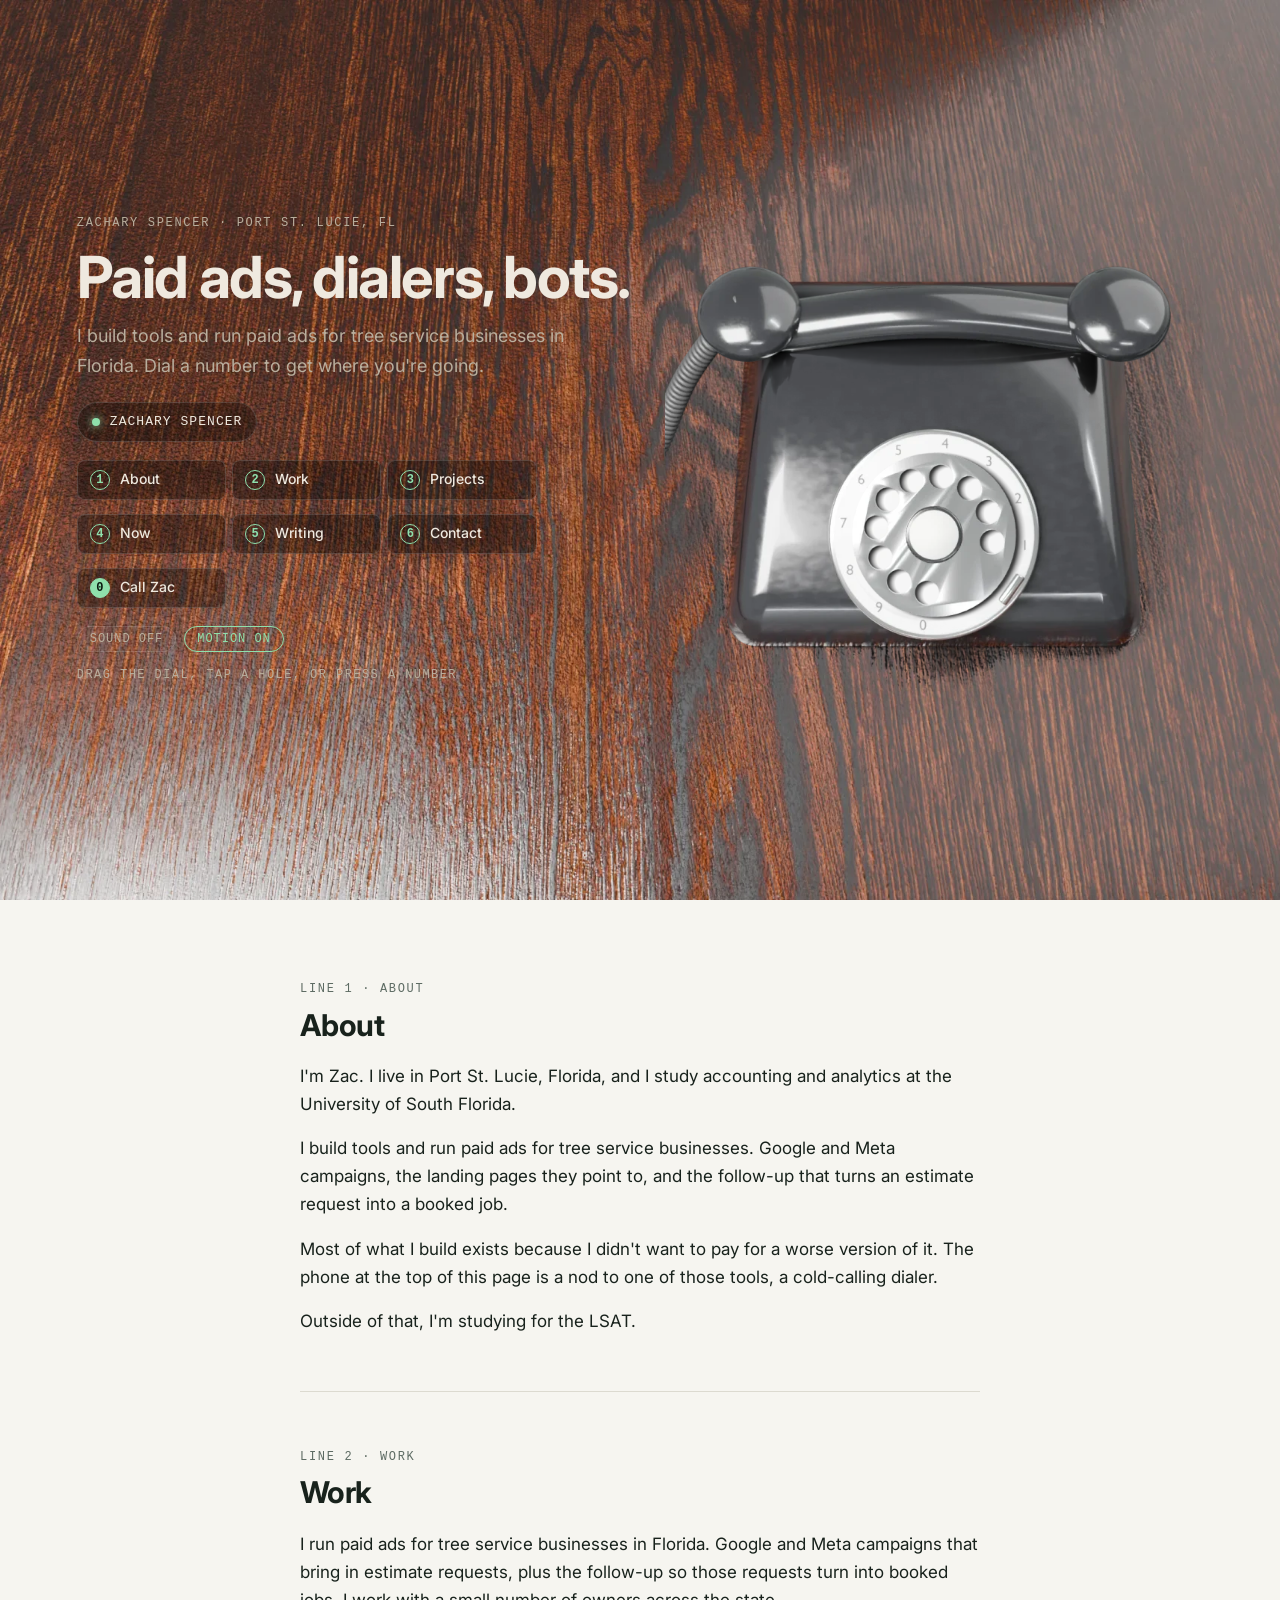
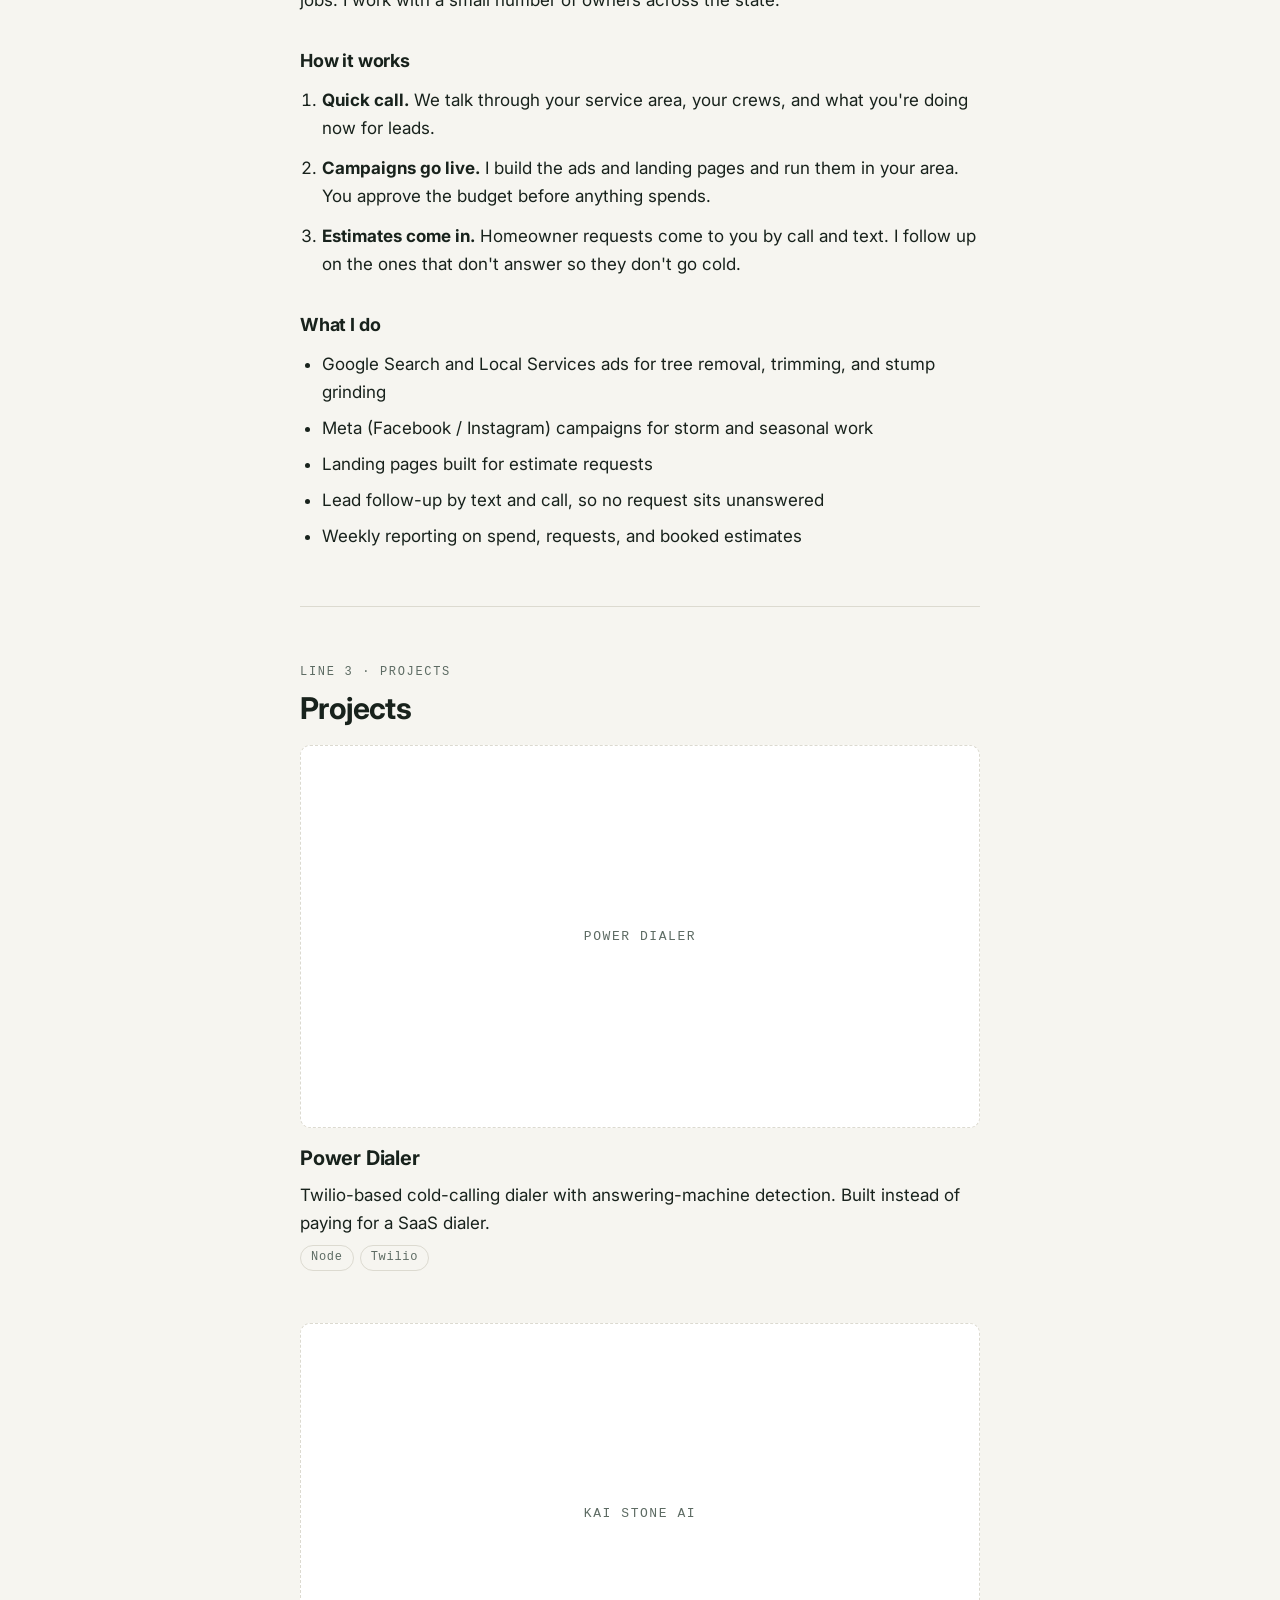
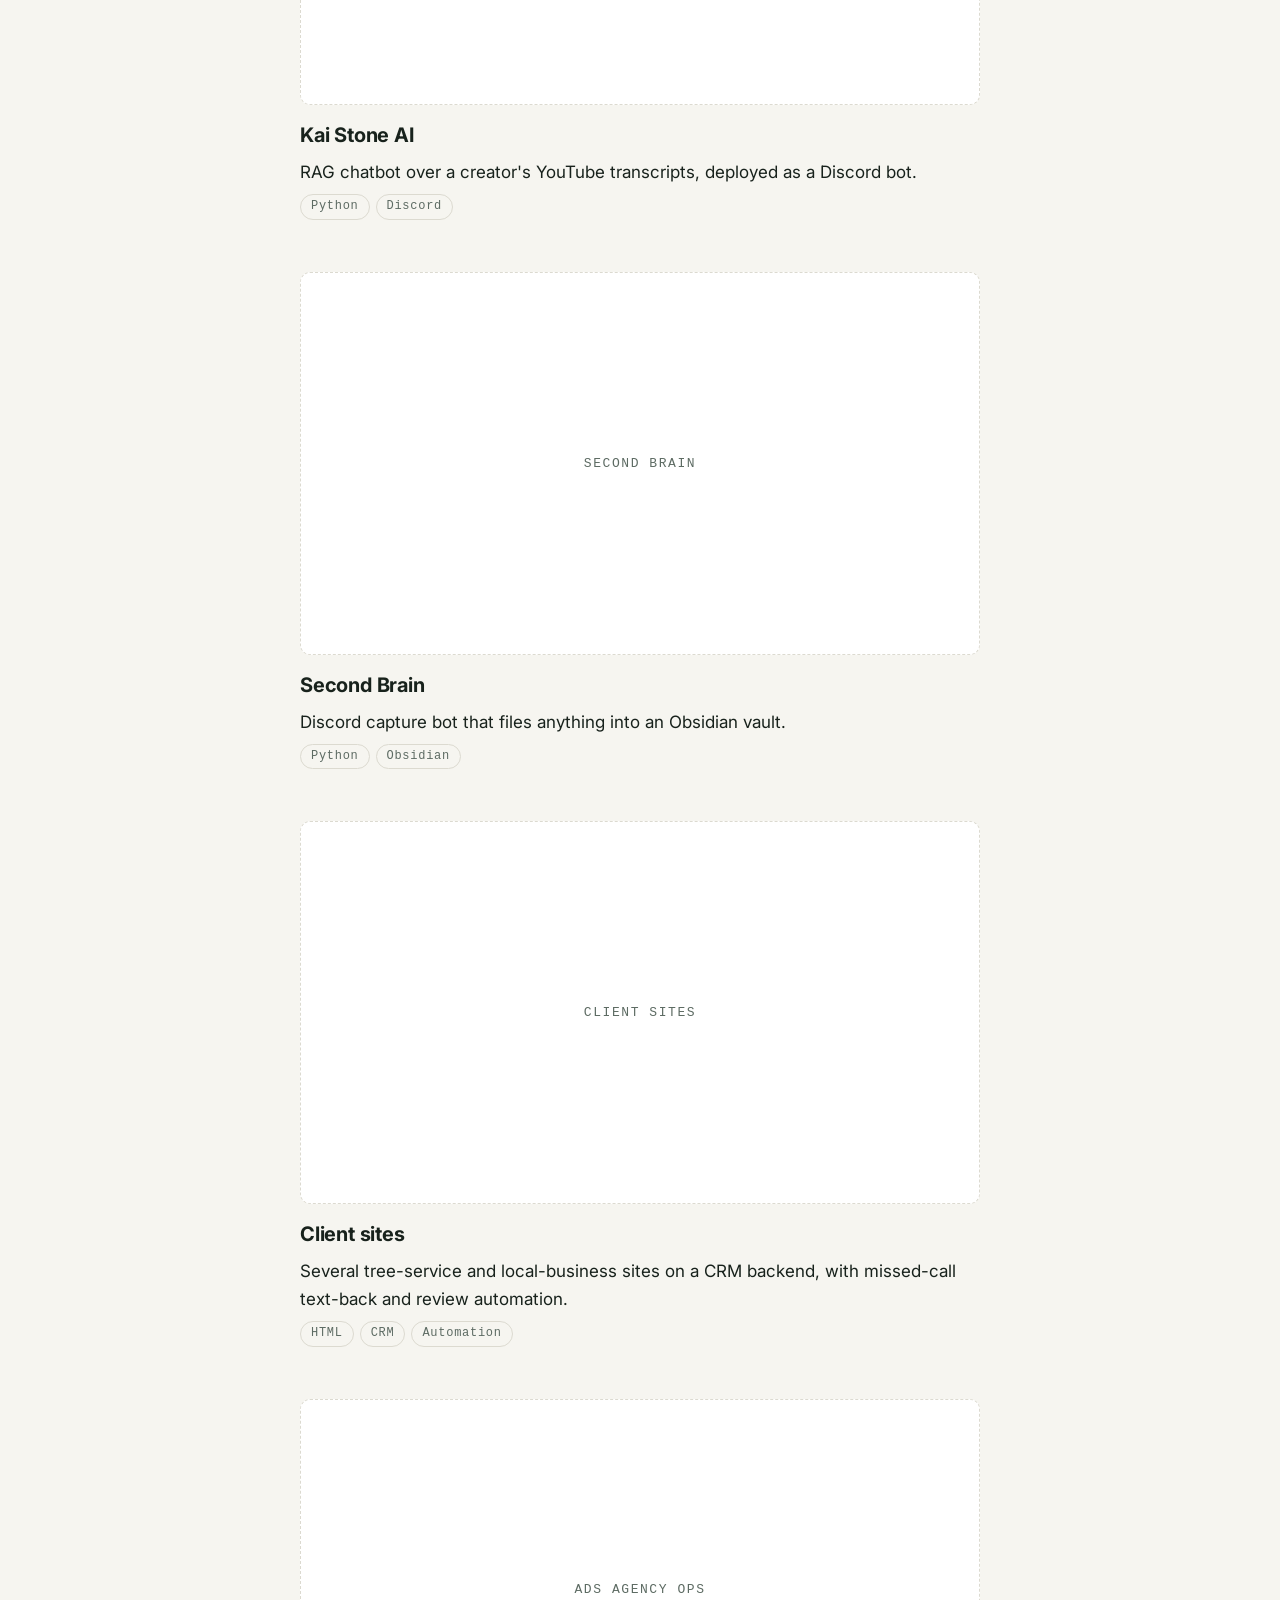
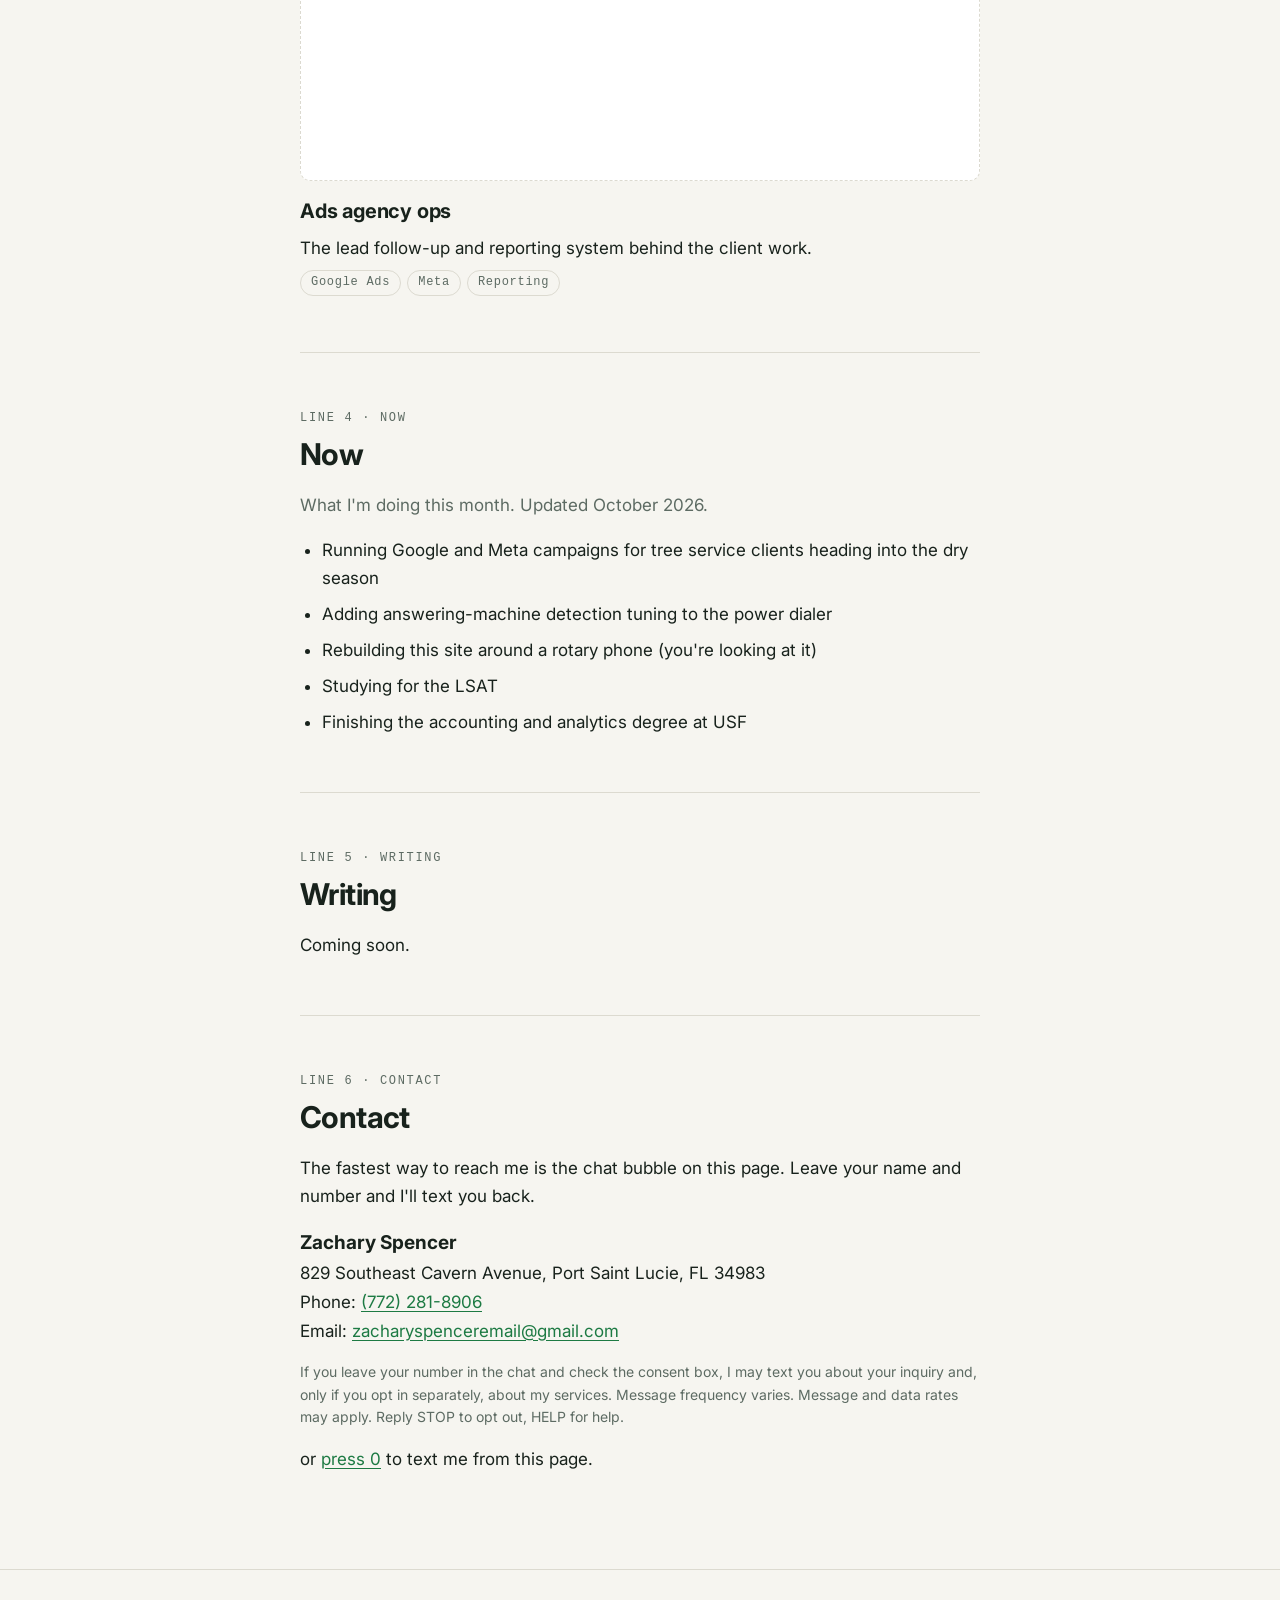
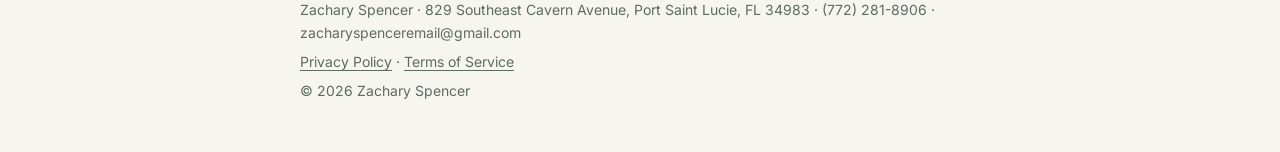
==== commit d054415e: "Replace the console hero with a photoreal rotary phone and draggable dial The hero is now a rendered" ====
--- a/index.html
+++ b/index.html
@@ -4,18 +4,19 @@
 <meta charset="utf-8">
 <meta name="viewport" content="width=device-width, initial-scale=1">
 <title>Zachary Spencer — paid ads, dialers, bots</title>
-<meta name="description" content="Zachary Spencer builds tools and runs paid ads for tree service businesses in Florida. Based in Port St. Lucie. Press a number to connect.">
-<meta name="theme-color" content="#07090a">
+<meta name="description" content="Zachary Spencer builds tools and runs paid ads for tree service businesses in Florida. Based in Port St. Lucie. Dial a number to connect.">
+<meta name="theme-color" content="#0b0908">
 <link rel="canonical" href="https://zacharyspencer.dev/">
 <meta property="og:type" content="website">
 <meta property="og:title" content="Zachary Spencer — paid ads, dialers, bots">
-<meta property="og:description" content="I build tools and run paid ads for tree service businesses in Florida. Press a number to connect.">
+<meta property="og:description" content="I build tools and run paid ads for tree service businesses in Florida. Dial a number to connect.">
 <meta property="og:url" content="https://zacharyspencer.dev/">
 <meta property="og:image" content="https://zacharyspencer.dev/assets/og.png">
 <meta property="og:image:width" content="1200">
 <meta property="og:image:height" content="630">
 <meta name="twitter:card" content="summary_large_image">
 <link rel="icon" href="/favicon.svg" type="image/svg+xml">
+<link rel="preload" as="image" href="/assets/phone/body-720.webp" imagesrcset="/assets/phone/body-720.webp 720w, /assets/phone/body.webp 1000w" imagesizes="(max-width: 899px) 88vw, 46vw" fetchpriority="high">
 <link rel="preconnect" href="https://fonts.googleapis.com">
 <link rel="preconnect" href="https://fonts.gstatic.com" crossorigin>
 <link rel="preload" as="style" href="https://fonts.googleapis.com/css2?family=Inter:wght@400;500;600;700&display=swap">
@@ -26,36 +27,39 @@
 <body>
 <a class="skip" href="#about">Skip to content</a>
 
-<header class="console" id="dialer">
-  <div class="console__bar">
-    <h1 class="console__title">Zachary Spencer</h1>
-    <p class="console__meta"><span class="console__dot" aria-hidden="true"></span>power dialer · line 1 · Port St. Lucie, FL</p>
+<header class="hero" id="dialer">
+  <img class="hero__table" src="/assets/phone/table-900.webp" srcset="/assets/phone/table-900.webp 900w, /assets/phone/table.webp 2000w" sizes="100vw" alt="" aria-hidden="true" fetchpriority="high" width="2000" height="1125">
+
+  <div class="hero__copy">
+    <p class="hero__kicker">Zachary Spencer · Port St. Lucie, FL</p>
+    <h1>Paid ads, dialers, bots.</h1>
+    <p class="hero__lead">I build tools and run paid ads for tree service businesses in Florida. Dial a number to get where you're going.</p>
+
+    <p class="status" id="status" role="status" aria-live="polite" aria-atomic="true"><span class="status__dot" aria-hidden="true"></span><span id="status-text">Line 1 · ready</span></p>
+
+    <nav class="dir" aria-label="Directory. Each number dials a section.">
+      <ol class="dir__list">
+        <li><button type="button" class="dir__btn" data-key="1"><span class="dir__num">1</span> About</button></li>
+        <li><button type="button" class="dir__btn" data-key="2"><span class="dir__num">2</span> Work</button></li>
+        <li><button type="button" class="dir__btn" data-key="3"><span class="dir__num">3</span> Projects</button></li>
+        <li><button type="button" class="dir__btn" data-key="4"><span class="dir__num">4</span> Now</button></li>
+        <li><button type="button" class="dir__btn" data-key="5"><span class="dir__num">5</span> Writing</button></li>
+        <li><button type="button" class="dir__btn" data-key="6"><span class="dir__num">6</span> Contact</button></li>
+        <li><button type="button" class="dir__btn dir__btn--call" data-key="0"><span class="dir__num">0</span> Call Zac<span class="sr-only">, opens the chat</span></button></li>
+      </ol>
+      <p class="dir__toggles">
+        <button type="button" class="dir__toggle" data-toggle="sound" aria-pressed="false">Sound <span class="dir__val">off</span></button>
+        <button type="button" class="dir__toggle" data-toggle="motion" aria-pressed="true">Motion <span class="dir__val">on</span></button>
+      </p>
+    </nav>
+    <p class="hint">drag the dial, tap a hole, or press a number</p>
   </div>
 
-  <section class="log" aria-label="Simulated call log">
-    <h2 class="log__head"><span>Call log</span><span class="log__count" id="log-count" aria-hidden="true">0 dialed</span></h2>
-    <p class="sr-only">A decorative, simulated call log. The business names are fictional.</p>
-    <ol class="log__list" id="log" aria-hidden="true"></ol>
-  </section>
-
-  <section class="pad" aria-label="Keypad navigation">
-    <div class="lcd" id="lcd" role="status" aria-live="polite" aria-atomic="true"><span class="lcd__text" id="lcd-text">Zachary Spencer</span><span class="lcd__cursor" aria-hidden="true"></span></div>
-    <div class="keys" role="group" aria-label="Keypad. Press a number to go to a section.">
-      <button class="key" type="button" data-key="1"><span class="key__num">1</span> <span class="key__label">About</span></button>
-      <button class="key" type="button" data-key="2"><span class="key__num">2</span> <span class="key__label">Work</span></button>
-      <button class="key" type="button" data-key="3"><span class="key__num">3</span> <span class="key__label">Projects</span></button>
-      <button class="key" type="button" data-key="4"><span class="key__num">4</span> <span class="key__label">Now</span></button>
-      <button class="key" type="button" data-key="5"><span class="key__num">5</span> <span class="key__label">Writing</span></button>
-      <button class="key" type="button" data-key="6"><span class="key__num">6</span> <span class="key__label">Contact</span></button>
-      <button class="key key--blank" type="button" data-key="7"><span class="key__num">7</span> <span class="key__label"><span class="sr-only">not in service</span></span></button>
-      <button class="key key--blank" type="button" data-key="8"><span class="key__num">8</span> <span class="key__label"><span class="sr-only">not in service</span></span></button>
-      <button class="key key--blank" type="button" data-key="9"><span class="key__num">9</span> <span class="key__label"><span class="sr-only">not in service</span></span></button>
-      <button class="key key--fn" type="button" data-key="*" aria-pressed="false"><span class="key__num">*</span> <span class="key__label">Sound</span></button>
-      <button class="key key--call" type="button" data-key="0"><span class="key__num">0</span> <span class="key__label">Call Zac<span class="sr-only">, opens the chat</span></span></button>
-      <button class="key key--fn" type="button" data-key="#" aria-pressed="true"><span class="key__num">#</span> <span class="key__label">Motion</span></button>
-    </div>
-    <p class="hint">press a number</p>
-  </section>
+  <div class="phone" id="phone" aria-hidden="true">
+    <img class="phone__layer phone__body" src="/assets/phone/body-720.webp" srcset="/assets/phone/body-720.webp 720w, /assets/phone/body.webp 1000w" sizes="(max-width: 899px) 88vw, 46vw" alt="" width="1000" height="1000" fetchpriority="high" decoding="async">
+    <img class="phone__layer phone__handset" src="/assets/phone/handset-720.webp" srcset="/assets/phone/handset-720.webp 720w, /assets/phone/handset.webp 1000w" sizes="(max-width: 899px) 88vw, 46vw" alt="" width="1000" height="1000" decoding="async">
+    <img class="phone__layer phone__wheel" id="wheel" src="/assets/phone/wheel-720.webp" srcset="/assets/phone/wheel-720.webp 720w, /assets/phone/wheel.webp 1000w" sizes="(max-width: 899px) 88vw, 46vw" alt="" width="1000" height="1000" draggable="false" decoding="async">
+  </div>
 </header>
 
 <svg class="tree" aria-hidden="true" focusable="false"></svg>
@@ -67,7 +71,7 @@
     <h2>About</h2>
     <p>I'm Zac. I live in Port St. Lucie, Florida, and I study accounting and analytics at the University of South Florida.</p>
     <p>I build tools and run paid ads for tree service businesses. Google and Meta campaigns, the landing pages they point to, and the follow-up that turns an estimate request into a booked job.</p>
-    <p>Most of what I build exists because I didn't want to pay for a worse version of it. The dialer at the top of this page is a stylized copy of one of those tools.</p>
+    <p>Most of what I build exists because I didn't want to pay for a worse version of it. The phone at the top of this page is a nod to one of those tools, a cold-calling dialer.</p>
     <p>Outside of that, I'm studying for the LSAT.</p>
   </section>
 
@@ -138,7 +142,7 @@
     <ul class="now">
       <li>Running Google and Meta campaigns for tree service clients heading into the dry season</li>
       <li>Adding answering-machine detection tuning to the power dialer</li>
-      <li>Rebuilding this site as a dialer (you're looking at it)</li>
+      <li>Rebuilding this site around a rotary phone (you're looking at it)</li>
       <li>Studying for the LSAT</li>
       <li>Finishing the accounting and analytics degree at USF</li>
     </ul>
--- a/assets/site.css
+++ b/assets/site.css
@@ -1,5 +1,5 @@
 /* zacharyspencer.dev — site styles
-   Dark is the default. The sections respect prefers-color-scheme; the dialer console stays dark. */
+   Dark is the default. The sections respect prefers-color-scheme; the phone hero stays dark. */
 
 :root {
   --bg: #0c110e;
@@ -59,157 +59,128 @@
 }
 .skip:focus { top: 12px; }
 
-/* ---------- Console ---------- */
-
-.console {
-  --c-bg: #07090a;
-  --c-panel: #0d1210;
-  --c-ink: #d7e0da;
-  --c-muted: #8e9d94;
-  --c-line: #1a2420;
-  --c-accent: #5fd08a;
-  --c-lcd: #061108;
-  --c-lcd-ink: #9ef2b7;
-
+/* ---------- Hero: the phone ---------- */
+
+.hero {
+  --h-ink: #efe9df;
+  --h-muted: #b9ae9d;
+  --h-accent: #8fe0ac;
+  --h-line: rgba(255, 255, 255, .14);
+
+  position: relative;
+  isolation: isolate;
   min-height: 100svh;
   display: grid;
-  grid-template-columns: 3fr 2fr;
-  grid-template-rows: auto 1fr;
-  gap: 1px;
-  background: var(--c-line);
-  color: var(--c-ink);
-  font-family: var(--mono);
-  border-bottom: 1px solid var(--c-line);
-}
-.console > * { background: var(--c-bg); }
-
-.console__bar {
-  grid-column: 1 / -1;
-  display: flex; align-items: baseline; justify-content: space-between; gap: 16px;
-  padding: 14px 24px;
-  font-size: 13px;
-  letter-spacing: .04em;
-  text-transform: uppercase;
-}
-.console__title { margin: 0; font-size: 13px; font-weight: 600; letter-spacing: .12em; color: var(--c-ink); }
-.console__meta { margin: 0; color: var(--c-muted); display: flex; align-items: center; gap: 8px; }
-.console__dot {
-  width: 8px; height: 8px; border-radius: 50%; background: var(--c-accent);
-  box-shadow: 0 0 8px var(--c-accent);
-  animation: blink 2.4s ease-in-out infinite;
-}
+  grid-template-columns: minmax(0, 1.05fr) minmax(0, 1fr);
+  align-items: center;
+  gap: 24px;
+  padding: 40px 6vw;
+  color: var(--h-ink);
+  background: #0b0908;
+  overflow: hidden;
+}
+.hero__table {
+  position: absolute; inset: 0; z-index: -1;
+  width: 100%; height: 100%; object-fit: cover; object-position: center;
+}
+.hero::before {
+  content: ""; position: absolute; inset: 0; z-index: -1;
+  background:
+    linear-gradient(90deg, rgba(10, 8, 7, .92) 0%, rgba(10, 8, 7, .78) 42%, rgba(10, 8, 7, .18) 70%, rgba(10, 8, 7, .05) 100%),
+    linear-gradient(180deg, rgba(10, 8, 7, .35), rgba(10, 8, 7, 0) 30%, rgba(10, 8, 7, 0) 70%, rgba(10, 8, 7, .45));
+}
+
+.hero__copy { max-width: 560px; }
+.hero__kicker {
+  margin: 0 0 14px;
+  font-family: var(--mono); font-size: 12px; letter-spacing: .14em; text-transform: uppercase;
+  color: var(--h-muted);
+}
+.hero h1 {
+  margin: 0 0 14px;
+  font-size: clamp(34px, 4.6vw, 58px); line-height: 1.02; letter-spacing: -.025em; font-weight: 700;
+}
+.hero__lead { margin: 0 0 22px; font-size: 18px; color: var(--h-muted); max-width: 46ch; }
+
+.status {
+  display: inline-flex; align-items: center; gap: 10px;
+  margin: 0 0 18px; padding: 8px 14px;
+  border: 1px solid var(--h-line); border-radius: 999px;
+  font-family: var(--mono); font-size: 13px; letter-spacing: .08em; text-transform: uppercase;
+  background: rgba(0, 0, 0, .35);
+}
+.status__dot { width: 8px; height: 8px; border-radius: 50%; background: var(--h-accent); box-shadow: 0 0 8px var(--h-accent); animation: blink 2.4s ease-in-out infinite; }
 @keyframes blink { 0%, 100% { opacity: 1; } 50% { opacity: .35; } }
 
-/* Call log */
-.log {
-  display: flex; flex-direction: column;
-  padding: 20px 24px 24px;
-  min-height: 0;
-}
-.log__head {
-  display: flex; justify-content: space-between;
-  margin: 0 0 12px; font-size: 12px; font-weight: 500;
-  letter-spacing: .12em; text-transform: uppercase; color: var(--c-muted);
-}
-.log__list {
-  list-style: none; margin: 0; padding: 0;
-  flex: 1 1 auto; min-height: 0; overflow: hidden;
-  font-size: 14px;
-}
-.log__row {
-  display: grid;
-  grid-template-columns: 9ch minmax(0, 1fr) 15ch 11ch;
-  gap: 16px; align-items: center;
-  padding: 7px 0;
-  border-bottom: 1px solid var(--c-line);
-  white-space: nowrap;
-}
-.log__row > * { overflow: hidden; text-overflow: ellipsis; }
-.log__time { color: var(--c-muted); }
-.log__num  { color: var(--c-muted); }
-.log__name { color: var(--c-ink); }
-.log__row.is-new { animation: rowin .35s ease-out; }
-@keyframes rowin { from { opacity: 0; transform: translateY(4px); } to { opacity: 1; transform: none; } }
-
-.chip {
-  display: inline-block; font-size: 11px; letter-spacing: .08em; text-transform: uppercase;
-  padding: 2px 8px; border-radius: 999px; border: 1px solid currentColor;
-  color: var(--c-muted); text-align: center; line-height: 1.5;
-  width: 100%;
-}
-.chip--dialing { color: var(--c-accent); animation: blink 1s ease-in-out infinite; }
-.chip--noanswer { color: var(--c-muted); }
-.chip--voicemail { color: var(--c-muted); border-style: dashed; }
-.chip--connected { color: var(--accent-ink); background: var(--c-accent); border-color: var(--c-accent); }
-
-/* Keypad */
-.pad {
-  display: flex; flex-direction: column; justify-content: center;
-  padding: 24px;
-  background: var(--c-panel);
-  gap: 16px;
-}
-
-.lcd {
-  background: var(--c-lcd);
-  color: var(--c-lcd-ink);
-  border: 1px solid var(--c-line);
-  border-radius: 6px;
-  padding: 14px 16px;
-  min-height: 52px;
-  display: flex; align-items: center; gap: 2px;
-  font-size: 15px; letter-spacing: .08em; text-transform: uppercase;
-  box-shadow: inset 0 0 24px rgba(0, 0, 0, .6);
-  white-space: nowrap; overflow: hidden;
-}
-.lcd__text { overflow: hidden; text-overflow: ellipsis; }
-.lcd__cursor {
-  display: inline-block; width: 8px; height: 1.1em; background: var(--c-lcd-ink);
-  animation: blink 1.1s steps(1) infinite; flex: none;
-}
-
-.keys {
-  display: grid;
-  grid-template-columns: repeat(3, 1fr);
-  gap: 8px;
-}
-.key {
-  appearance: none;
-  background: var(--c-bg);
-  color: var(--c-ink);
-  border: 1px solid var(--c-line);
-  border-radius: 8px;
-  padding: 10px 6px 8px;
-  min-height: 62px;
-  display: flex; flex-direction: column; align-items: center; justify-content: center; gap: 2px;
-  font-family: var(--mono);
-  cursor: pointer;
-  transition: background .12s, border-color .12s, transform .08s;
-  touch-action: manipulation;
-}
-.key:hover { border-color: var(--c-muted); }
-.key:active, .key.is-pressed { background: #121c16; border-color: var(--c-accent); transform: translateY(1px); }
-.key__num { font-size: 22px; font-weight: 600; line-height: 1; }
-.key__label { font-size: 10px; letter-spacing: .12em; text-transform: uppercase; color: var(--c-muted); }
-.key--call .key__label { color: var(--c-accent); }
-.key--fn[aria-pressed="true"] .key__label { color: var(--c-accent); }
-.key--blank .key__num { color: var(--c-muted); font-weight: 500; }
-
-.hint {
-  margin: 0; text-align: center;
-  font-size: 12px; letter-spacing: .12em; text-transform: uppercase; color: var(--c-muted);
-}
+.dir__list {
+  list-style: none; margin: 0 0 10px; padding: 0;
+  display: grid; grid-template-columns: repeat(auto-fit, minmax(128px, 1fr)); gap: 6px;
+  max-width: 460px;
+}
+.dir__btn {
+  appearance: none; width: 100%;
+  display: flex; align-items: center; gap: 10px;
+  padding: 9px 12px;
+  background: rgba(0, 0, 0, .35); color: var(--h-ink);
+  border: 1px solid var(--h-line); border-radius: 8px;
+  font: 500 14px/1.2 var(--sans); text-align: left; cursor: pointer;
+  transition: border-color .12s, background .12s;
+}
+.dir__btn:hover { border-color: var(--h-accent); background: rgba(0, 0, 0, .5); }
+.dir__num {
+  font-family: var(--mono); font-weight: 600; color: var(--h-accent);
+  width: 20px; height: 20px; border-radius: 50%; border: 1px solid var(--h-accent);
+  display: inline-grid; place-items: center; font-size: 12px; flex: none;
+}
+.dir__btn--call .dir__num { background: var(--h-accent); color: #0b1a10; }
+.dir__toggles { margin: 0 0 14px; display: flex; gap: 8px; flex-wrap: wrap; }
+.dir__toggle {
+  appearance: none; background: transparent; color: var(--h-muted);
+  border: 1px solid var(--h-line); border-radius: 999px; padding: 5px 12px;
+  font: 500 12px/1.2 var(--mono); letter-spacing: .08em; text-transform: uppercase; cursor: pointer;
+}
+.dir__toggle[aria-pressed="true"] { color: var(--h-accent); border-color: var(--h-accent); }
+.hint { margin: 0; font-family: var(--mono); font-size: 12px; letter-spacing: .12em; text-transform: uppercase; color: var(--h-muted); }
+
+.phone {
+  position: relative;
+  width: min(100%, calc(100svh - 80px));
+  aspect-ratio: 1 / 1;
+  margin: 0 auto;
+  justify-self: center;
+  touch-action: none;
+  user-select: none;
+  -webkit-user-select: none;
+}
+.phone__layer { position: absolute; inset: 0; width: 100%; height: 100%; display: block; pointer-events: none; }
+.phone__wheel {
+  pointer-events: auto;
+  cursor: grab;
+  transform-origin: 50% 65.69%;
+  will-change: transform;
+}
+.phone.is-grabbed .phone__wheel { cursor: grabbing; }
+.phone__handset {
+  transition: transform .5s cubic-bezier(.2, .8, .2, 1), filter .5s;
+  transform-origin: 50% 40%;
+}
+.phone.is-off-hook .phone__handset {
+  transform: translate(1.5%, -6%) rotate(-2.5deg) scale(1.02);
+  filter: drop-shadow(0 30px 22px rgba(0, 0, 0, .55));
+}
+html[data-motion="off"] .phone__handset { transition: none; }
 
 @media (max-width: 899px) {
-  .console { grid-template-columns: 1fr; grid-template-rows: auto auto auto; min-height: 0; }
-  .console__bar { flex-direction: column; gap: 4px; align-items: flex-start; padding: 14px 16px; }
-  .pad { order: 1; padding: 16px; }
-  .log { order: 2; padding: 16px; max-height: 320px; }
-  .log__list { max-height: 260px; }
-  .log__row { grid-template-columns: 8.5ch minmax(0, 1fr) 12.5ch; gap: 10px; font-size: 13px; }
-  .chip { padding-inline: 4px; letter-spacing: .04em; }
-  .log__num { display: none; }
-  .key { min-height: 56px; }
+  .hero { grid-template-columns: 1fr; gap: 8px; padding: 24px 16px 32px; align-content: start; }
+  .hero::before {
+    background:
+      linear-gradient(180deg, rgba(10, 8, 7, .2) 0%, rgba(10, 8, 7, .15) 45%, rgba(10, 8, 7, .9) 62%, rgba(10, 8, 7, .96) 100%);
+  }
+  .phone { order: 1; width: 124%; margin: -4% -12% -10%; }
+  .hero__copy { order: 2; max-width: none; }
+  .hero h1 { font-size: 34px; }
+  .hero__lead { font-size: 16px; }
+  .dir__list { grid-template-columns: repeat(2, 1fr); max-width: none; }
 }
 
 /* ---------- Sections ---------- */
@@ -289,12 +260,9 @@
 .legal footer a { color: var(--muted); }
 .legal footer div { margin-bottom: 6px; }
 
-/* Motion off (via # key) */
-html[data-motion="off"] .console__dot,
-html[data-motion="off"] .chip--dialing,
-html[data-motion="off"] .lcd__cursor { animation: none; }
-html[data-motion="off"] .log__row.is-new { animation: none; }
+/* Motion off (via the toggle or the # key) */
+html[data-motion="off"] .status__dot { animation: none; }
 @media (prefers-reduced-motion: reduce) {
-  .console__dot, .chip--dialing, .lcd__cursor, .log__row.is-new { animation: none; }
-  .key { transition: none; }
-}
+  .status__dot { animation: none; }
+  .dir__btn { transition: none; }
+}
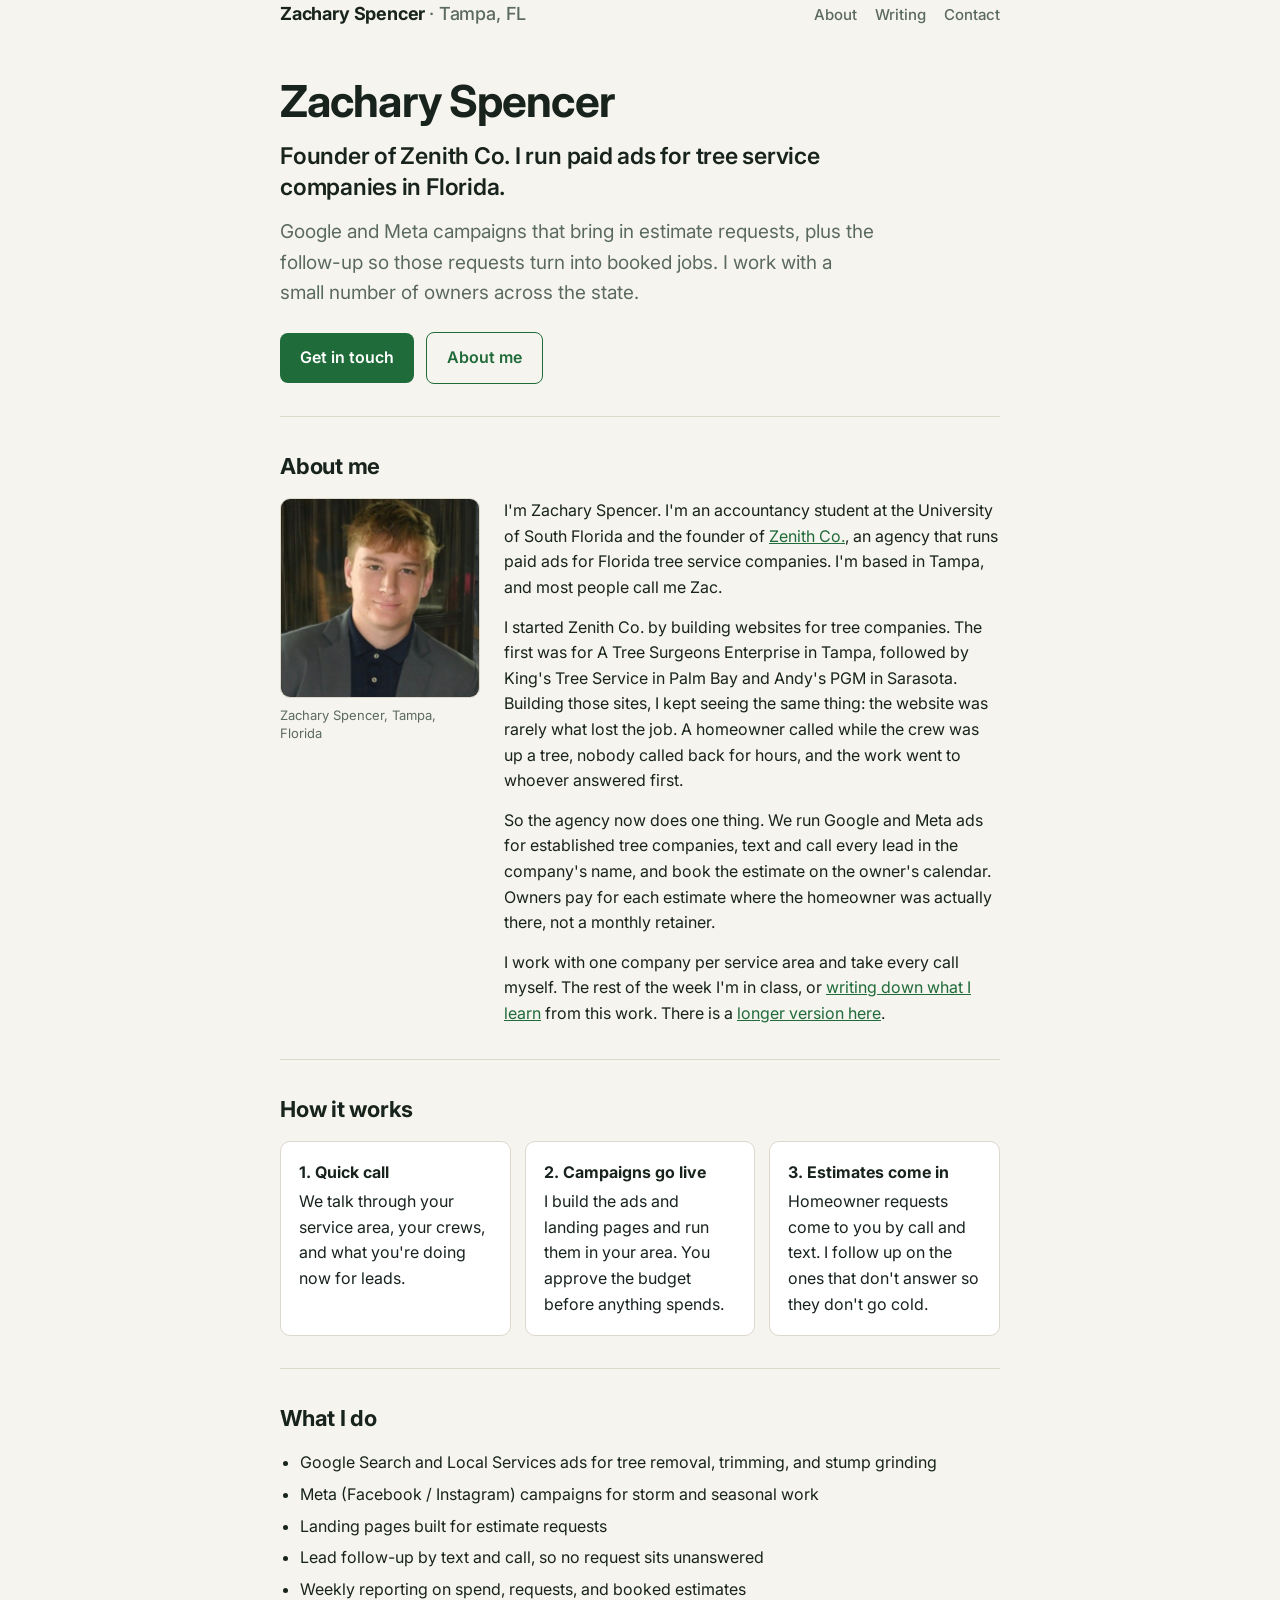
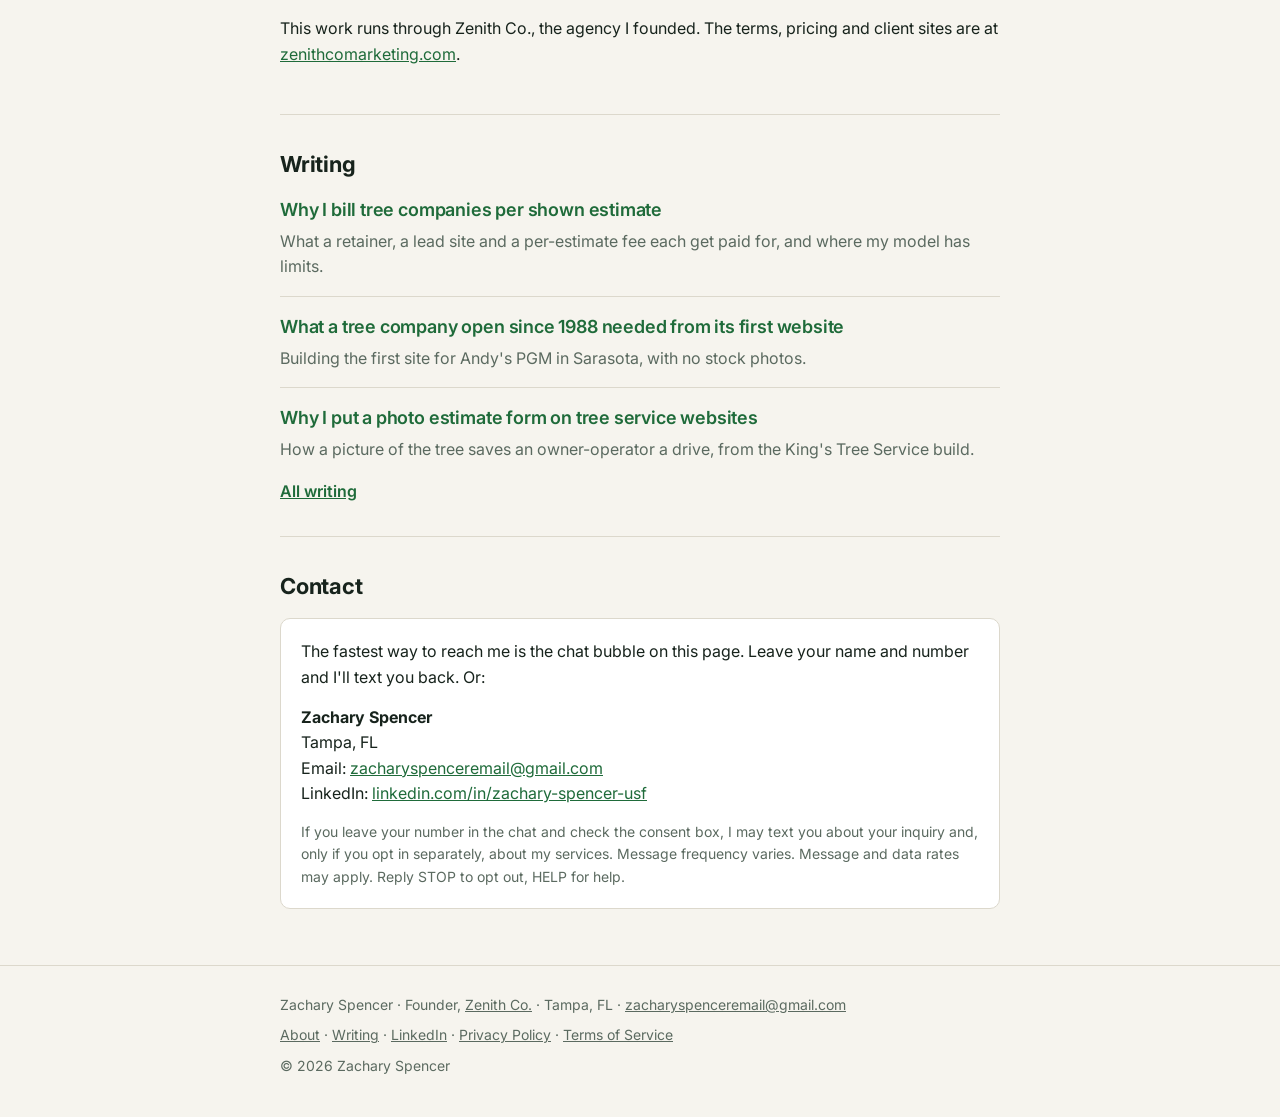
==== commit 88c1f3b2: "Search pass: name H1, bio, Person schema, about and writing pages - Homepage: H1 "Zachary Spencer", " ====
--- a/index.html
+++ b/index.html
@@ -3,91 +3,123 @@
 <head>
 <meta charset="utf-8">
 <meta name="viewport" content="width=device-width, initial-scale=1">
-<title>Zachary Spencer — paid ads, dialers, bots</title>
-<meta name="description" content="Zachary Spencer builds tools and runs paid ads for tree service businesses in Florida. Based in Port St. Lucie. Dial a number to connect.">
-<meta name="theme-color" content="#0b0908">
+<title>Zachary Spencer | Founder, Zenith Co.</title>
+<meta name="description" content="Zachary Spencer is the founder of Zenith Co. and an accountancy student at the University of South Florida in Tampa. He runs paid ads for Florida tree service companies.">
 <link rel="canonical" href="https://zacharyspencer.dev/">
+<meta name="author" content="Zachary Spencer">
+<meta name="theme-color" content="#14281d">
 <meta property="og:type" content="website">
-<meta property="og:title" content="Zachary Spencer — paid ads, dialers, bots">
-<meta property="og:description" content="I build tools and run paid ads for tree service businesses in Florida. Dial a number to connect.">
+<meta property="og:site_name" content="Zachary Spencer">
+<meta property="og:title" content="Zachary Spencer | Founder, Zenith Co.">
+<meta property="og:description" content="Founder of Zenith Co. and accountancy student at the University of South Florida. Paid ads for Florida tree service companies, from Tampa.">
 <meta property="og:url" content="https://zacharyspencer.dev/">
-<meta property="og:image" content="https://zacharyspencer.dev/assets/og.png">
+<meta property="og:image" content="https://zacharyspencer.dev/assets/zachary-spencer-share.png">
 <meta property="og:image:width" content="1200">
 <meta property="og:image:height" content="630">
+<meta property="og:image:alt" content="Zachary Spencer, founder of Zenith Co. Paid ads for Florida tree service companies.">
 <meta name="twitter:card" content="summary_large_image">
+<meta name="twitter:title" content="Zachary Spencer | Founder, Zenith Co.">
+<meta name="twitter:description" content="Founder of Zenith Co. and accountancy student at the University of South Florida. Paid ads for Florida tree service companies, from Tampa.">
+<meta name="twitter:image" content="https://zacharyspencer.dev/assets/zachary-spencer-share.png">
+<meta name="twitter:image:alt" content="Zachary Spencer, founder of Zenith Co. Paid ads for Florida tree service companies.">
 <link rel="icon" href="/favicon.svg" type="image/svg+xml">
-<link rel="preload" as="image" href="/assets/phone/body-720.webp" imagesrcset="/assets/phone/body-720.webp 720w, /assets/phone/body.webp 1000w" imagesizes="(max-width: 899px) 88vw, 46vw" fetchpriority="high">
+<link rel="me" href="https://www.linkedin.com/in/zachary-spencer-usf/">
 <link rel="preconnect" href="https://fonts.googleapis.com">
-<link rel="preconnect" href="https://fonts.gstatic.com" crossorigin>
-<link rel="preload" as="style" href="https://fonts.googleapis.com/css2?family=Inter:wght@400;500;600;700&display=swap">
-<link href="https://fonts.googleapis.com/css2?family=Inter:wght@400;500;600;700&display=swap" rel="stylesheet" media="print" onload="this.media='all'">
-<noscript><link href="https://fonts.googleapis.com/css2?family=Inter:wght@400;500;600;700&display=swap" rel="stylesheet"></noscript>
-<link rel="stylesheet" href="/assets/site.css">
+<link href="https://fonts.googleapis.com/css2?family=Inter:wght@400;500;600;700&display=swap" rel="stylesheet">
+<link rel="stylesheet" href="/assets/pages.css">
+<script type="application/ld+json">
+{
+  "@context": "https://schema.org",
+  "@graph": [
+    {
+      "@type": "WebSite",
+      "@id": "https://zacharyspencer.dev/#website",
+      "url": "https://zacharyspencer.dev/",
+      "name": "Zachary Spencer",
+      "inLanguage": "en-US",
+      "publisher": { "@id": "https://zacharyspencer.dev/#person" }
+    },
+    {
+      "@type": "Person",
+      "@id": "https://zacharyspencer.dev/#person",
+      "name": "Zachary Spencer",
+      "givenName": "Zachary",
+      "familyName": "Spencer",
+      "url": "https://zacharyspencer.dev/",
+      "image": "https://zacharyspencer.dev/assets/zachary-spencer.jpg",
+      "jobTitle": "Founder",
+      "description": "Founder of Zenith Co. and accountancy student at the University of South Florida. Runs paid ads for Florida tree service companies from Tampa.",
+      "worksFor": {
+        "@type": "Organization",
+        "name": "Zenith Co.",
+        "legalName": "Zenith Co Marketing, LLC",
+        "url": "https://zenithcomarketing.com"
+      },
+      "alumniOf": {
+        "@type": "CollegeOrUniversity",
+        "name": "University of South Florida",
+        "url": "https://www.usf.edu/"
+      },
+      "address": {
+        "@type": "PostalAddress",
+        "addressLocality": "Tampa",
+        "addressRegion": "FL",
+        "addressCountry": "US"
+      },
+      "sameAs": [
+        "https://www.linkedin.com/in/zachary-spencer-usf/"
+      ]
+    }
+  ]
+}
+</script>
 </head>
 <body>
-<a class="skip" href="#about">Skip to content</a>
+<header class="wrap site-head">
+  <div class="name">Zachary Spencer <span>· Tampa, FL</span></div>
+  <nav aria-label="Site">
+    <a href="/about/">About</a>
+    <a href="/writing/">Writing</a>
+    <a href="#contact">Contact</a>
+  </nav>
+</header>
 
-<header class="hero" id="dialer">
-  <img class="hero__table" src="/assets/phone/table-900.webp" srcset="/assets/phone/table-900.webp 900w, /assets/phone/table.webp 2000w" sizes="100vw" alt="" aria-hidden="true" fetchpriority="high" width="2000" height="1125">
-
-  <div class="hero__copy">
-    <p class="hero__kicker">Zachary Spencer · Port St. Lucie, FL</p>
-    <h1>Paid ads, dialers, bots.</h1>
-    <p class="hero__lead">I build tools and run paid ads for tree service businesses in Florida. Dial a number to get where you're going.</p>
-
-    <p class="status" id="status" role="status" aria-live="polite" aria-atomic="true"><span class="status__dot" aria-hidden="true"></span><span id="status-text">Line 1 · ready</span></p>
-
-    <nav class="dir" aria-label="Directory. Each number dials a section.">
-      <ol class="dir__list">
-        <li><button type="button" class="dir__btn" data-key="1"><span class="dir__num">1</span> About</button></li>
-        <li><button type="button" class="dir__btn" data-key="2"><span class="dir__num">2</span> Work</button></li>
-        <li><button type="button" class="dir__btn" data-key="3"><span class="dir__num">3</span> Projects</button></li>
-        <li><button type="button" class="dir__btn" data-key="4"><span class="dir__num">4</span> Now</button></li>
-        <li><button type="button" class="dir__btn" data-key="5"><span class="dir__num">5</span> Writing</button></li>
-        <li><button type="button" class="dir__btn" data-key="6"><span class="dir__num">6</span> Contact</button></li>
-        <li><button type="button" class="dir__btn dir__btn--call" data-key="0"><span class="dir__num">0</span> Call Zac<span class="sr-only">, opens the chat</span></button></li>
-      </ol>
-      <p class="dir__toggles">
-        <button type="button" class="dir__toggle" data-toggle="sound" aria-pressed="false">Sound <span class="dir__val">off</span></button>
-        <button type="button" class="dir__toggle" data-toggle="motion" aria-pressed="true">Motion <span class="dir__val">on</span></button>
-      </p>
-    </nav>
-    <p class="hint">drag the dial, tap a hole, or press a number</p>
+<main class="wrap">
+  <div class="hero">
+    <h1>Zachary Spencer</h1>
+    <p class="tagline">Founder of Zenith Co. I run paid ads for tree service companies in Florida.</p>
+    <p class="lead">Google and Meta campaigns that bring in estimate requests, plus the follow-up so those requests turn into booked jobs. I work with a small number of owners across the state.</p>
+    <a class="btn" href="#contact">Get in touch</a>
+    <a class="btn ghost" href="/about/">About me</a>
   </div>
 
-  <div class="phone" id="phone" aria-hidden="true">
-    <img class="phone__layer phone__body" src="/assets/phone/body-720.webp" srcset="/assets/phone/body-720.webp 720w, /assets/phone/body.webp 1000w" sizes="(max-width: 899px) 88vw, 46vw" alt="" width="1000" height="1000" fetchpriority="high" decoding="async">
-    <img class="phone__layer phone__handset" src="/assets/phone/handset-720.webp" srcset="/assets/phone/handset-720.webp 720w, /assets/phone/handset.webp 1000w" sizes="(max-width: 899px) 88vw, 46vw" alt="" width="1000" height="1000" decoding="async">
-    <img class="phone__layer phone__wheel" id="wheel" src="/assets/phone/wheel-720.webp" srcset="/assets/phone/wheel-720.webp 720w, /assets/phone/wheel.webp 1000w" sizes="(max-width: 899px) 88vw, 46vw" alt="" width="1000" height="1000" draggable="false" decoding="async">
-  </div>
-</header>
-
-<svg class="tree" aria-hidden="true" focusable="false"></svg>
-
-<main id="main">
-
-  <section class="sec" id="about" tabindex="-1">
-    <p class="sec__line">line 1 · about</p>
-    <h2>About</h2>
-    <p>I'm Zac. I live in Port St. Lucie, Florida, and I study accounting and analytics at the University of South Florida.</p>
-    <p>I build tools and run paid ads for tree service businesses. Google and Meta campaigns, the landing pages they point to, and the follow-up that turns an estimate request into a booked job.</p>
-    <p>Most of what I build exists because I didn't want to pay for a worse version of it. The phone at the top of this page is a nod to one of those tools, a cold-calling dialer.</p>
-    <p>Outside of that, I'm studying for the LSAT.</p>
+  <section id="about">
+    <h2>About me</h2>
+    <div class="bio">
+      <figure>
+        <img class="portrait" src="/assets/zachary-spencer.jpg" width="400" height="400" alt="Zachary Spencer, founder of Zenith Co., in a gray blazer and navy polo shirt" decoding="async">
+        <figcaption>Zachary Spencer, Tampa, Florida</figcaption>
+      </figure>
+      <div>
+        <p>I'm Zachary Spencer. I'm an accountancy student at the University of South Florida and the founder of <a href="https://zenithcomarketing.com">Zenith Co.</a>, an agency that runs paid ads for Florida tree service companies. I'm based in Tampa, and most people call me Zac.</p>
+        <p>I started Zenith Co. by building websites for tree companies. The first was for A Tree Surgeons Enterprise in Tampa, followed by King's Tree Service in Palm Bay and Andy's PGM in Sarasota. Building those sites, I kept seeing the same thing: the website was rarely what lost the job. A homeowner called while the crew was up a tree, nobody called back for hours, and the work went to whoever answered first.</p>
+        <p>So the agency now does one thing. We run Google and Meta ads for established tree companies, text and call every lead in the company's name, and book the estimate on the owner's calendar. Owners pay for each estimate where the homeowner was actually there, not a monthly retainer.</p>
+        <p>I work with one company per service area and take every call myself. The rest of the week I'm in class, or <a href="/writing/">writing down what I learn</a> from this work. There is a <a href="/about/">longer version here</a>.</p>
+      </div>
+    </div>
   </section>
 
-  <section class="sec" id="work" tabindex="-1">
-    <p class="sec__line">line 2 · work</p>
-    <h2>Work</h2>
-    <p>I run paid ads for tree service businesses in Florida. Google and Meta campaigns that bring in estimate requests, plus the follow-up so those requests turn into booked jobs. I work with a small number of owners across the state.</p>
+  <section id="how">
+    <h2>How it works</h2>
+    <div class="grid">
+      <div class="card"><strong>1. Quick call</strong>We talk through your service area, your crews, and what you're doing now for leads.</div>
+      <div class="card"><strong>2. Campaigns go live</strong>I build the ads and landing pages and run them in your area. You approve the budget before anything spends.</div>
+      <div class="card"><strong>3. Estimates come in</strong>Homeowner requests come to you by call and text. I follow up on the ones that don't answer so they don't go cold.</div>
+    </div>
+  </section>
 
-    <h3>How it works</h3>
-    <ol class="steps">
-      <li><strong>Quick call.</strong> We talk through your service area, your crews, and what you're doing now for leads.</li>
-      <li><strong>Campaigns go live.</strong> I build the ads and landing pages and run them in your area. You approve the budget before anything spends.</li>
-      <li><strong>Estimates come in.</strong> Homeowner requests come to you by call and text. I follow up on the ones that don't answer so they don't go cold.</li>
-    </ol>
-
-    <h3>What I do</h3>
+  <section id="services">
+    <h2>What I do</h2>
     <ul>
       <li>Google Search and Local Services ads for tree removal, trimming, and stump grinding</li>
       <li>Meta (Facebook / Instagram) campaigns for storm and seasonal work</li>
@@ -95,92 +127,50 @@
       <li>Lead follow-up by text and call, so no request sits unanswered</li>
       <li>Weekly reporting on spend, requests, and booked estimates</li>
     </ul>
+    <p>This work runs through Zenith Co., the agency I founded. The terms, pricing and client sites are at <a href="https://zenithcomarketing.com">zenithcomarketing.com</a>.</p>
   </section>
 
-  <section class="sec" id="projects" tabindex="-1">
-    <p class="sec__line">line 3 · projects</p>
-    <h2>Projects</h2>
-    <ul class="projects">
-      <li class="project">
-        <div class="project__shot" aria-hidden="true"><span>Power Dialer</span></div>
-        <h3>Power Dialer</h3>
-        <p>Twilio-based cold-calling dialer with answering-machine detection. Built instead of paying for a SaaS dialer.</p>
-        <p class="tags"><span>Node</span><span>Twilio</span></p>
+  <section id="writing">
+    <h2>Writing</h2>
+    <ul class="posts">
+      <li>
+        <a href="/writing/why-i-bill-per-shown-estimate/">Why I bill tree companies per shown estimate</a>
+        <p>What a retainer, a lead site and a per-estimate fee each get paid for, and where my model has limits.</p>
       </li>
-      <li class="project">
-        <div class="project__shot" aria-hidden="true"><span>Kai Stone AI</span></div>
-        <h3>Kai Stone AI</h3>
-        <p>RAG chatbot over a creator's YouTube transcripts, deployed as a Discord bot.</p>
-        <p class="tags"><span>Python</span><span>Discord</span></p>
+      <li>
+        <a href="/writing/first-website-for-a-1988-tree-company/">What a tree company open since 1988 needed from its first website</a>
+        <p>Building the first site for Andy's PGM in Sarasota, with no stock photos.</p>
       </li>
-      <li class="project">
-        <div class="project__shot" aria-hidden="true"><span>Second Brain</span></div>
-        <h3>Second Brain</h3>
-        <p>Discord capture bot that files anything into an Obsidian vault.</p>
-        <p class="tags"><span>Python</span><span>Obsidian</span></p>
-      </li>
-      <li class="project">
-        <div class="project__shot" aria-hidden="true"><span>Client sites</span></div>
-        <h3>Client sites</h3>
-        <p>Several tree-service and local-business sites on a CRM backend, with missed-call text-back and review automation.</p>
-        <p class="tags"><span>HTML</span><span>CRM</span><span>Automation</span></p>
-      </li>
-      <li class="project">
-        <div class="project__shot" aria-hidden="true"><span>Ads agency ops</span></div>
-        <h3>Ads agency ops</h3>
-        <p>The lead follow-up and reporting system behind the client work.</p>
-        <p class="tags"><span>Google Ads</span><span>Meta</span><span>Reporting</span></p>
+      <li>
+        <a href="/writing/photo-estimate-forms/">Why I put a photo estimate form on tree service websites</a>
+        <p>How a picture of the tree saves an owner-operator a drive, from the King's Tree Service build.</p>
       </li>
     </ul>
+    <p class="more"><a href="/writing/">All writing</a></p>
   </section>
 
-  <section class="sec" id="now" tabindex="-1">
-    <p class="sec__line">line 4 · now</p>
-    <h2>Now</h2>
-    <p class="muted">What I'm doing this month. Updated October 2026.</p>
-    <!-- NOW: edit the list below. One <li> per item. -->
-    <ul class="now">
-      <li>Running Google and Meta campaigns for tree service clients heading into the dry season</li>
-      <li>Adding answering-machine detection tuning to the power dialer</li>
-      <li>Rebuilding this site around a rotary phone (you're looking at it)</li>
-      <li>Studying for the LSAT</li>
-      <li>Finishing the accounting and analytics degree at USF</li>
-    </ul>
-    <!-- /NOW -->
+  <section id="contact">
+    <h2>Contact</h2>
+    <div class="contact">
+      <p>The fastest way to reach me is the chat bubble on this page. Leave your name and number and I'll text you back. Or:</p>
+      <p>
+        <strong>Zachary Spencer</strong><br>
+        Tampa, FL<br>
+        Email: <a href="mailto:zacharyspenceremail@gmail.com">zacharyspenceremail@gmail.com</a><br>
+        LinkedIn: <a href="https://www.linkedin.com/in/zachary-spencer-usf/" rel="me">linkedin.com/in/zachary-spencer-usf</a>
+      </p>
+      <p class="small" style="margin:0">If you leave your number in the chat and check the consent box, I may text you about your inquiry and, only if you opt in separately, about my services. Message frequency varies. Message and data rates may apply. Reply STOP to opt out, HELP for help.</p>
+    </div>
   </section>
-
-  <section class="sec" id="writing" tabindex="-1">
-    <p class="sec__line">line 5 · writing</p>
-    <h2>Writing</h2>
-    <p>Coming soon.</p>
-  </section>
-
-  <section class="sec" id="contact" tabindex="-1">
-    <p class="sec__line">line 6 · contact</p>
-    <h2>Contact</h2>
-    <p>The fastest way to reach me is the chat bubble on this page. Leave your name and number and I'll text you back.</p>
-    <address class="contact">
-      <strong>Zachary Spencer</strong><br>
-      829 Southeast Cavern Avenue, Port Saint Lucie, FL 34983<br>
-      Phone: <a href="tel:+17722818906">(772) 281-8906</a><br>
-      Email: <a href="mailto:zacharyspenceremail@gmail.com">zacharyspenceremail@gmail.com</a>
-    </address>
-    <p class="muted small">If you leave your number in the chat and check the consent box, I may text you about your inquiry and, only if you opt in separately, about my services. Message frequency varies. Message and data rates may apply. Reply STOP to opt out, HELP for help.</p>
-    <p>or <a href="#dialer" class="press-zero" data-press="0">press 0</a> to text me from this page.</p>
-  </section>
-
 </main>
 
-<footer class="foot">
-  <div class="foot__wrap">
-    <p>Zachary Spencer · 829 Southeast Cavern Avenue, Port Saint Lucie, FL 34983 · (772) 281-8906 · zacharyspenceremail@gmail.com</p>
-    <p><a href="/privacy.html">Privacy Policy</a> · <a href="/terms.html">Terms of Service</a></p>
-    <p>© 2026 Zachary Spencer</p>
+<footer>
+  <div class="wrap">
+    <div>Zachary Spencer · Founder, <a href="https://zenithcomarketing.com">Zenith Co.</a> · Tampa, FL · <a href="mailto:zacharyspenceremail@gmail.com">zacharyspenceremail@gmail.com</a></div>
+    <div class="legal"><a href="/about/">About</a> · <a href="/writing/">Writing</a> · <a href="https://www.linkedin.com/in/zachary-spencer-usf/" rel="me">LinkedIn</a> · <a href="/privacy.html">Privacy Policy</a> · <a href="/terms.html">Terms of Service</a></div>
+    <div class="legal">© 2026 Zachary Spencer</div>
   </div>
   <script src="https://widgets.leadconnectorhq.com/loader.js" data-resources-url="https://widgets.leadconnectorhq.com/chat-widget/loader.js" data-widget-id="6adf9d556118072e0e9b12c1" data-source="WEB_USER"></script>
 </footer>
-
-<script type="module" src="/assets/dialer.js"></script>
-<script type="module" src="/assets/tree.js"></script>
 </body>
 </html>
--- a/assets/pages.css
+++ b/assets/pages.css
@@ -0,0 +1,75 @@
+/* Shared styles for the home, about and writing pages. Same look as the original one-page site. */
+:root{--bg:#f6f4ee;--ink:#17231c;--muted:#5b6a60;--accent:#1f6b3a;--line:#dcd8cc;--card:#fff}
+*{box-sizing:border-box}
+body{margin:0;font-family:Inter,system-ui,sans-serif;background:var(--bg);color:var(--ink);line-height:1.6}
+.wrap{max-width:760px;margin:0 auto;padding:0 20px}
+a{color:var(--accent)}
+
+header{padding:28px 0 8px}
+.site-head{display:flex;flex-wrap:wrap;align-items:baseline;justify-content:space-between;gap:6px 20px}
+header .name{font-weight:700;font-size:18px;letter-spacing:-.01em;color:var(--ink);text-decoration:none}
+header .name span{color:var(--muted);font-weight:500}
+header nav{display:flex;gap:18px;font-size:15px;font-weight:500}
+header nav a{color:var(--muted);text-decoration:none}
+header nav a:hover,header nav a[aria-current="page"]{color:var(--accent)}
+
+.hero{padding:48px 0 32px}
+h1{font-size:clamp(30px,5vw,44px);line-height:1.1;margin:0 0 16px;letter-spacing:-.02em}
+.tagline{font-size:clamp(19px,2.6vw,23px);line-height:1.35;font-weight:600;margin:0 0 14px;max-width:600px;letter-spacing:-.01em}
+.lead{font-size:19px;color:var(--muted);margin:0 0 24px;max-width:600px}
+.btn{display:inline-block;background:var(--accent);color:#fff;text-decoration:none;padding:12px 20px;border-radius:8px;font-weight:600}
+.btn.ghost{background:transparent;color:var(--accent);border:1.5px solid var(--accent);margin-left:8px}
+
+section{padding:32px 0;border-top:1px solid var(--line)}
+h2{font-size:22px;margin:0 0 14px;letter-spacing:-.01em}
+h3{font-size:17px;margin:0 0 4px;letter-spacing:-.01em}
+p{margin:0 0 14px}
+ul,ol{padding-left:20px;margin:0 0 14px}
+li{margin-bottom:6px}
+.grid{display:grid;grid-template-columns:repeat(auto-fit,minmax(200px,1fr));gap:14px}
+.card{background:var(--card);border:1px solid var(--line);border-radius:10px;padding:18px}
+.card strong{display:block;margin-bottom:4px}
+.contact{background:var(--card);border:1px solid var(--line);border-radius:10px;padding:20px}
+.small{color:var(--muted);font-size:14px}
+
+/* Bio with portrait */
+.bio{display:grid;grid-template-columns:200px 1fr;gap:24px;align-items:start}
+.bio figure{margin:0}
+.portrait{display:block;width:100%;height:auto;border-radius:10px;border:1px solid var(--line);background:var(--card)}
+.bio figcaption{margin-top:8px;color:var(--muted);font-size:13px;line-height:1.4}
+.bio > div > :last-child{margin-bottom:0}
+@media (max-width:600px){
+  .bio{grid-template-columns:1fr}
+  .bio figure{max-width:180px}
+}
+
+/* Writing lists */
+.posts{list-style:none;padding:0;margin:0}
+.posts li{margin:0;padding:16px 0;border-top:1px solid var(--line)}
+.posts li:first-child{border-top:0;padding-top:0}
+.posts li:last-child{padding-bottom:0}
+.posts a{font-weight:600;font-size:18px;text-decoration:none;letter-spacing:-.01em}
+.posts a:hover{text-decoration:underline}
+.posts p{margin:4px 0 0;color:var(--muted)}
+.posts .date{font-size:14px}
+.more{margin:16px 0 0;font-weight:600}
+
+/* Article and about pages */
+.page{padding:40px 0 16px}
+.page h1{margin-bottom:12px}
+.byline{color:var(--muted);font-size:15px;margin:0 0 28px}
+.byline a{color:var(--muted)}
+.page h2{margin-top:32px}
+.page .lead{max-width:none}
+.back{display:inline-block;margin:0 0 20px;font-size:15px;text-decoration:none}
+.note{background:var(--card);border:1px solid var(--line);border-radius:10px;padding:16px 18px;margin:28px 0 0}
+.note p:last-child{margin-bottom:0}
+
+footer{border-top:1px solid var(--line);padding:28px 0 40px;color:var(--muted);font-size:14px;margin-top:24px}
+footer a{color:var(--muted)}
+footer .legal{margin-top:8px}
+
+@media (prefers-color-scheme:dark){
+  :root{--bg:#101712;--ink:#edf0ea;--muted:#a3b0a7;--accent:#5fbf84;--line:#243128;--card:#172019}
+  .btn{color:#0f1a13}
+}
